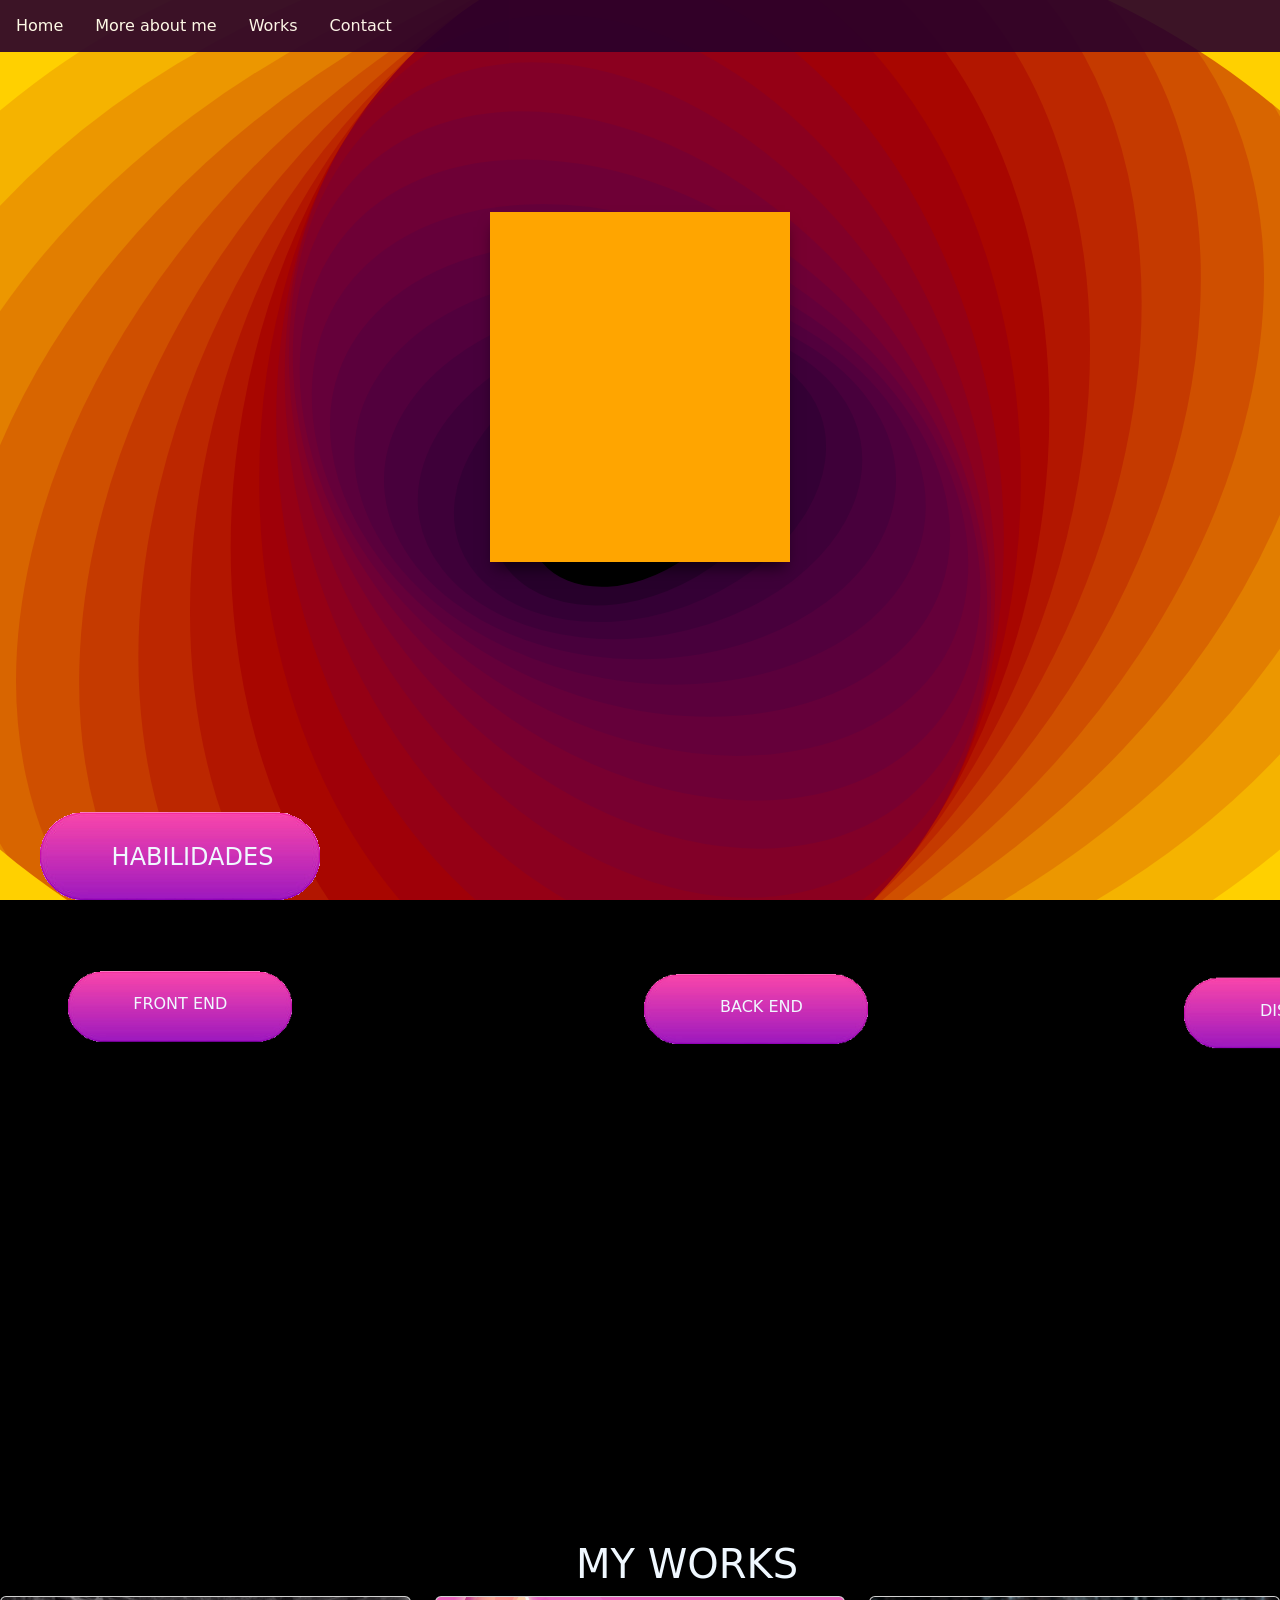
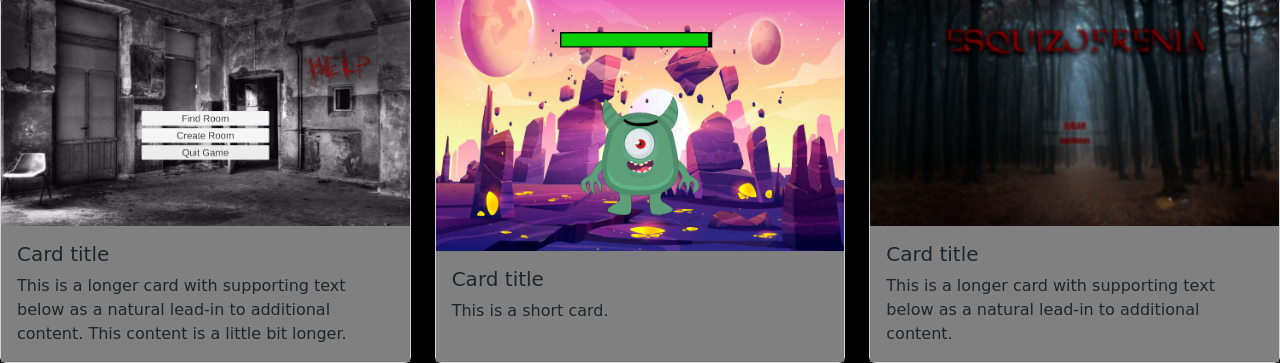
==== index.html @ 84cbded6 "Rename porta.html to index.html" ====
<!DOCTYPE html>
<html lang="en">
    <link href="https://cdn.jsdelivr.net/npm/bootstrap@5.1.3/dist/css/bootstrap.min.css" rel="stylesheet" integrity="sha384-1BmE4kWBq78iYhFldvKuhfTAU6auU8tT94WrHftjDbrCEXSU1oBoqyl2QvZ6jIW3" crossorigin="anonymous">
    <!--ponemos script de la pagina-->
    <script src="script.js"></script>
    <link rel="stylesheet" href="style.css">
    <script src="https://cdn.jsdelivr.net/npm/bootstrap@5.1.3/dist/js/bootstrap.bundle.min.js" integrity="sha384-ka7Sk0Gln4gmtz2MlQnikT1wXgYsOg+OMhuP+IlRH9sENBO0LRn5q+8nbTov4+1p" crossorigin="anonymous"></script>
<body>
    <ul id="menu">
        <li><a href="index.html">Home</a></li>
        <li><a href="#Me">More about me</a></li>
        <li><a href="#Works">Works</a></li>
        <li><a href="contact.html">Contact</a></li>
    </ul>
    <div id="Me">
        <div class="tarjeta-wrap">
            <div class="tarjeta">
               <div class="adelante card1"></div>
               <div class="atras">
                <h1>Hello, I'm <span>Matias</span>.</h1>
                <p>I'm a web developer and a Game Developer.</p>
                <p>I'm a student of the <span>
                    Institute Iacc</span>.</p>
               </div> 
            </div>
        </div>
    </div>
    <section>
      <div class="Habi">
        <img id="HabiImg" src="img/cobverText.png" alt="">
        <div id="HabiText">HABILIDADES</div>
      </div>
      <div class="Front">
        <img id="FrontImg" src="img/cobverText.png" alt="">
        <div id="FrontText">FRONT END</div>
      </div>
      <img id="FrontLogo" src="https://upload.wikimedia.org/wikipedia/commons/thumb/6/61/HTML5_logo_and_wordmark.svg/2048px-HTML5_logo_and_wordmark.svg.png" alt="">
      <div class="Back">
        <img id="BackImg" src="img/cobverText.png" alt="">
        <div id="BackText">BACK END</div>
      </div>
      <div class="Desi">
        <img id="DesiImg" src="img/cobverText.png" alt="">
        <div id="DesiText">DISEÑO</div>
      </div>
    </section>
    <section id="Works">
        <h1 id="Works-text">MY WORKS</h1>
        <div id="Works-container">
            <div class="row row-cols-1 row-cols-md-3 g-4">
                <div class="col">
                  <div class="card h-100">
                    <img src="img/asylum.png" class="card-img-top" alt="...">
                    <div class="card-body">
                      <h5 class="card-title">Card title</h5>
                      <p class="card-text">This is a longer card with supporting text below as a natural lead-in to additional content. This content is a little bit longer.</p>
                    </div>
                  </div>
                </div>
                <div class="col">
                  <div class="card h-100">
                    <img src="img/clicker.png" class="card-img-top" alt="...">
                    <div class="card-body">
                      <h5 class="card-title">Card title</h5>
                      <p class="card-text">This is a short card.</p>
                    </div>
                  </div>
                </div>
                <div class="col">
                  <div class="card h-100">
                    <img src="img/ezqui.png" class="card-img-top" alt="...">
                    <div class="card-body">
                      <h5 class="card-title">Card title</h5>
                      <p class="card-text">This is a longer card with supporting text below as a natural lead-in to additional content.</p>
                    </div>
                  </div>
                </div>
                </div>
            </div>
        </div>
            
    </section>    
            
</body>
</html>
---- style.css ----
*{
    margin: 0;
    padding: 0;
    box-sizing: border-box;
    
}
body{
    background-color: #000000;
background-image: url("data:image/svg+xml,%3Csvg xmlns='http://www.w3.org/2000/svg' viewBox='0 0 2000 1500'%3E%3Cdefs%3E%3Cellipse fill='none' stroke-width='200' id='a' rx='600' ry='450'/%3E%3C/defs%3E%3Cg style='transform-origin:center'%3E%3Cg transform='' style='transform-origin:center'%3E%3Cg transform='rotate(-160 0 0)' style='transform-origin:center'%3E%3Cg transform='translate(1000 750)'%3E%3Cuse stroke='%2327002B' href='%23a' transform='rotate(-60 0 0) scale(0.4)'/%3E%3Cuse stroke='%23340035' href='%23a' transform='rotate(-50 0 0) scale(0.5)'/%3E%3Cuse stroke='%233e0039' href='%23a' transform='rotate(-40 0 0) scale(0.6)'/%3E%3Cuse stroke='%2348003c' href='%23a' transform='rotate(-30 0 0) scale(0.7)'/%3E%3Cuse stroke='%2352003d' href='%23a' transform='rotate(-20 0 0) scale(0.8)'/%3E%3Cuse stroke='%235b003c' href='%23a' transform='rotate(-10 0 0) scale(0.9)'/%3E%3Cuse stroke='%2365003a' href='%23a' transform=''/%3E%3Cuse stroke='%236e0036' href='%23a' transform='rotate(10 0 0) scale(1.1)'/%3E%3Cuse stroke='%23780030' href='%23a' transform='rotate(20 0 0) scale(1.2)'/%3E%3Cuse stroke='%23820028' href='%23a' transform='rotate(30 0 0) scale(1.3)'/%3E%3Cuse stroke='%238b001f' href='%23a' transform='rotate(40 0 0) scale(1.4)'/%3E%3Cuse stroke='%23950015' href='%23a' transform='rotate(50 0 0) scale(1.5)'/%3E%3Cuse stroke='%239f0008' href='%23a' transform='rotate(60 0 0) scale(1.6)'/%3E%3Cuse stroke='%23a80600' href='%23a' transform='rotate(70 0 0) scale(1.7)'/%3E%3Cuse stroke='%23b21600' href='%23a' transform='rotate(80 0 0) scale(1.8)'/%3E%3Cuse stroke='%23bc2700' href='%23a' transform='rotate(90 0 0) scale(1.9)'/%3E%3Cuse stroke='%23c53a00' href='%23a' transform='rotate(100 0 0) scale(2)'/%3E%3Cuse stroke='%23cf4f00' href='%23a' transform='rotate(110 0 0) scale(2.1)'/%3E%3Cuse stroke='%23d86500' href='%23a' transform='rotate(120 0 0) scale(2.2)'/%3E%3Cuse stroke='%23e27e00' href='%23a' transform='rotate(130 0 0) scale(2.3)'/%3E%3Cuse stroke='%23ec9700' href='%23a' transform='rotate(140 0 0) scale(2.4)'/%3E%3Cuse stroke='%23f5b300' href='%23a' transform='rotate(150 0 0) scale(2.5)'/%3E%3Cuse stroke='%23FFD000' href='%23a' transform='rotate(160 0 0) scale(2.6)'/%3E%3C/g%3E%3C/g%3E%3C/g%3E%3C/g%3E%3C/svg%3E");
background-attachment: fixed;
background-size: cover;
}
section{
    margin-top: 200px;
}
ul {
    list-style-type: none;
    margin: 0;
    padding: 0;
    overflow: hidden;
    background-color: #27002B;
    opacity: 0.9;
  }
  
li {
    float: left;
  }
  
li a {
    display: block;
    color: white;
    text-align: center;
    padding: 14px 16px;
    text-decoration: none;
  }
  
li a:hover {
    background-color: #111;
  }
#Me{
    align-items: center;
    justify-content: center;
    display: grid;
    margin-top: 150px;
}
#Works-text{
    margin-left: 45%;
    color: aliceblue;
}

.wrap{
    width: 100px;
    margin: 50px auto;
    display: flex;
    justify-content: center;
    

}

.tarjeta-wrap{
    margin: 10px;
    -webkit-perspective: 800;
    perspective: 800;
    
}

.tarjeta{
    width: 300px;
    height: 350px;
    background: orange;
    position: relative;
    transform-style:preserve-3d;
    transition: .7s ease;
    -webkit-box-shadow: 0px 10px 15px -5px rgba(0,0,0,0.65);
    -moz-box-shadow: 0px 10px 15px -5px rgba(0,0,0,0.65);
    box-shadow: 0px 10px 15px -5px rgba(0,0,0,0.65);
  

}

.adelante, .atras{
    width: 100%;
    height: 100%;
    position: absolute;
    top: 0;
    left: 0;
    backface-visibility: hidden;
    -webkit-backface-visibility: hidden;
}
.adelante{
    width: 100%;
}

.atras{
    transform: rotateY(180deg);
    color: white;
    text-align: center;
    font-family: "open sans";
}

.tarjeta-wrap:hover .tarjeta{
    transform: rotateY(180deg);
    
}
.card1{
    background-image: url(https://cdn-icons-png.flaticon.com/512/1373/1373255.png);
    background-size: cover;
    background-position: center;
}
.card-body{
    background-color: grey;
}
.Habi{
    position: relative;
    display: inline-block;
    text-align: center;
}
#HabiText{
    position: absolute;
    top: 40%;
    left: 31%;
    font-size: 1.5em;
    color: aliceblue;
}
.Front{
    position: relative;
    display: table;
    text-align: center;
}
#FrontText{
    position: absolute;
    top: 40%;
    left: 37%;
    font-size: 1em;
    color: aliceblue;
}
#FrontImg{
    width: 80%;
    height: 80%;

}
.Back{
    position: relative;
    display: table;
    text-align: center;
    transform: translate(160%, -98%);
}
#BackText{
    position: absolute;
    top: 40%;
    left: 40%;
    font-size: 1em;
    color: aliceblue;
}
#BackImg{
    width: 80%;
    height: 80%;

}
.Desi{
    position: relative;
    display: table;
    text-align: center;
    transform: translate(310%, -195%);
}
#DesiText{
    position: absolute;
    top: 40%;
    left: 40%;
    font-size: 1em;
    color: aliceblue;
}
#DesiImg{
    width: 80%;
    height: 80%;

}
#FrontLogo{
    position: absolute;
    height: 30%;
    margin-left: 60px;
    margin-top: 30px;

}
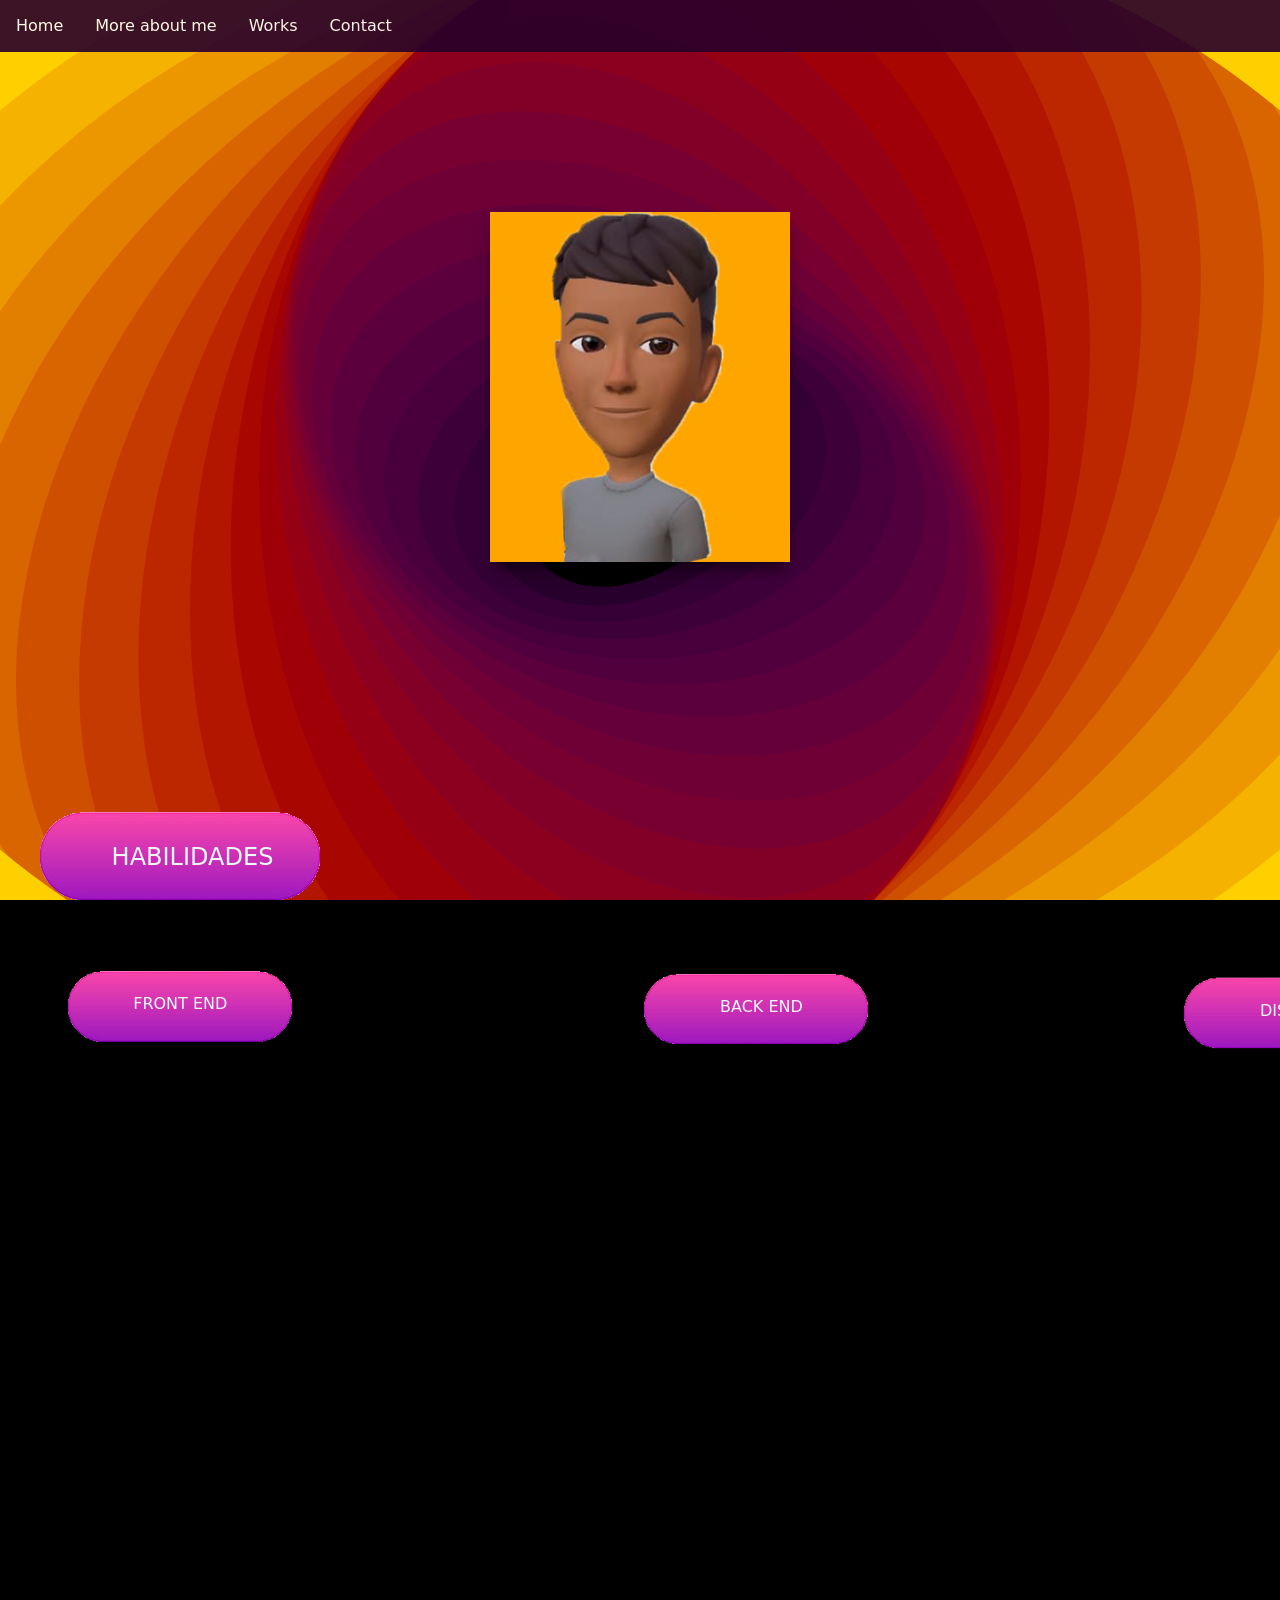
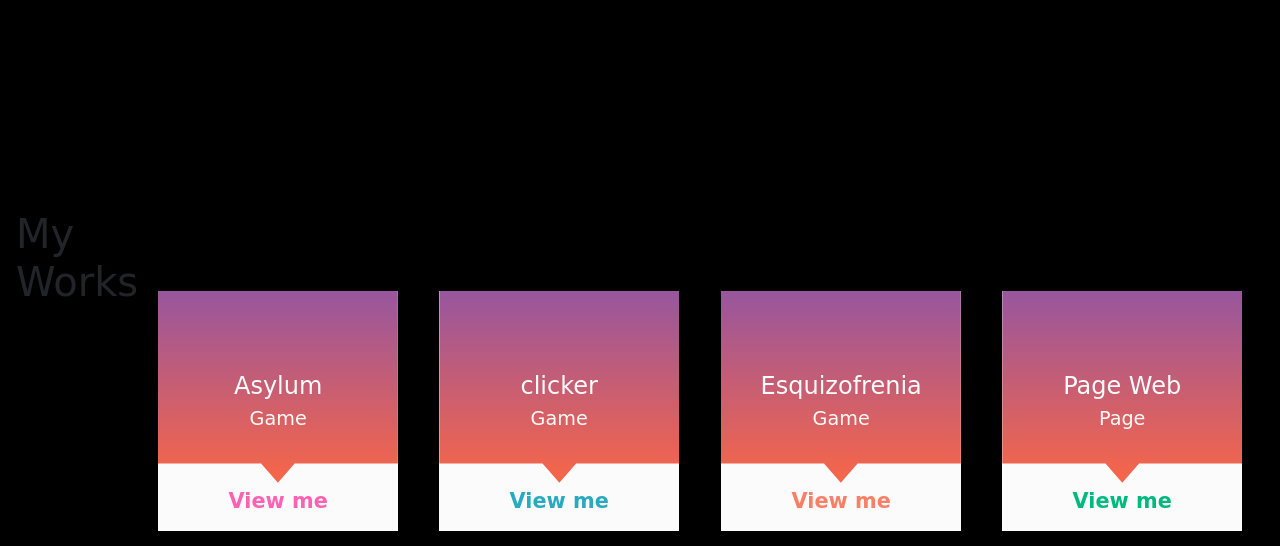
==== commit 43ad99da: "Rename porta.html to index.html" ====
--- a/index.html
+++ b/index.html
@@ -7,10 +7,10 @@
     <script src="https://cdn.jsdelivr.net/npm/bootstrap@5.1.3/dist/js/bootstrap.bundle.min.js" integrity="sha384-ka7Sk0Gln4gmtz2MlQnikT1wXgYsOg+OMhuP+IlRH9sENBO0LRn5q+8nbTov4+1p" crossorigin="anonymous"></script>
 <body>
     <ul id="menu">
-        <li><a href="index.html">Home</a></li>
+        <li><a href="##">Home</a></li>
         <li><a href="#Me">More about me</a></li>
         <li><a href="#Works">Works</a></li>
-        <li><a href="contact.html">Contact</a></li>
+        <li><a href="##">Contact</a></li>
     </ul>
     <div id="Me">
         <div class="tarjeta-wrap">
@@ -25,7 +25,7 @@
             </div>
         </div>
     </div>
-    <section>
+    <section id="Habili">
       <div class="Habi">
         <img id="HabiImg" src="img/cobverText.png" alt="">
         <div id="HabiText">HABILIDADES</div>
@@ -35,51 +35,220 @@
         <div id="FrontText">FRONT END</div>
       </div>
       <img id="FrontLogo" src="https://upload.wikimedia.org/wikipedia/commons/thumb/6/61/HTML5_logo_and_wordmark.svg/2048px-HTML5_logo_and_wordmark.svg.png" alt="">
+      <img id="FrontLogo1" src="https://cdn-icons-png.flaticon.com/512/5968/5968242.png" alt="">
       <div class="Back">
         <img id="BackImg" src="img/cobverText.png" alt="">
         <div id="BackText">BACK END</div>
       </div>
+      <img id="BackLogo" src="https://upload.wikimedia.org/wikipedia/commons/thumb/d/d4/Javascript-shield.svg/1200px-Javascript-shield.svg.png" alt="">
+      <img id="BackLogo2" src="https://upload.wikimedia.org/wikipedia/commons/thumb/0/0a/Python.svg/768px-Python.svg.png" alt="">      
       <div class="Desi">
         <img id="DesiImg" src="img/cobverText.png" alt="">
         <div id="DesiText">DISEÑO</div>
       </div>
+      <img id="DesiLogo" src="https://www.intecap.edu.gt/cti/media/jub/images/default/Photoshop_CC_icon.png" alt="">
     </section>
-    <section id="Works">
-        <h1 id="Works-text">MY WORKS</h1>
-        <div id="Works-container">
-            <div class="row row-cols-1 row-cols-md-3 g-4">
-                <div class="col">
-                  <div class="card h-100">
-                    <img src="img/asylum.png" class="card-img-top" alt="...">
-                    <div class="card-body">
-                      <h5 class="card-title">Card title</h5>
-                      <p class="card-text">This is a longer card with supporting text below as a natural lead-in to additional content. This content is a little bit longer.</p>
-                    </div>
-                  </div>
-                </div>
-                <div class="col">
-                  <div class="card h-100">
-                    <img src="img/clicker.png" class="card-img-top" alt="...">
-                    <div class="card-body">
-                      <h5 class="card-title">Card title</h5>
-                      <p class="card-text">This is a short card.</p>
-                    </div>
-                  </div>
-                </div>
-                <div class="col">
-                  <div class="card h-100">
-                    <img src="img/ezqui.png" class="card-img-top" alt="...">
-                    <div class="card-body">
-                      <h5 class="card-title">Card title</h5>
-                      <p class="card-text">This is a longer card with supporting text below as a natural lead-in to additional content.</p>
-                    </div>
-                  </div>
-                </div>
-                </div>
-            </div>
-        </div>
-            
-    </section>    
+    
+      <section class="card-area">
+        <h1 id="MyWorks" >My Works</h1>
+        
+
+        <!-- Card: City -->
+        <section class="card-section">
+            <div class="card">
+                <div class="flip-card">
+                    <div class="flip-card__container">
+                        <div class="card-front">
+                            <div class="card-front__tp card-front__tp--city">
+                                <svg version="1.1" id="Layer_1" xmlns="http://www.w3.org/2000/svg" xmlns:xlink="http://www.w3.org/1999/xlink" x="0px" y="0px"
+                                viewBox="0 0 60 60" style="enable-background:new 0 0 60 60;" xml:space="preserve" class="card-front__icon">
+                           <g>
+                               
+                           </g>
+                           </svg>
+
+                           <h2 class="card-front__heading">
+                            Asylum
+                        </h2>
+                        <p class="card-front__text-price">
+                            Game
+                        </p>
+                            </div>
+
+                            <div class="card-front__bt">
+                                <p class="card-front__text-view card-front__text-view--city">
+                                    View me
+                                </p>
+                            </div>
+                        </div>
+                        <div class="card-back">
+                            <video class="video__container" autoplay muted loop>
+                                <source class="video__media" src="img/Trailer De Mi Juego.mp4" type="video/mp4">
+                            </video>
+                        </div>
+                    </div>
+                </div>
+
+                <div class="inside-page">
+                    <div class="inside-page__container">
+                        <h3 class="inside-page__heading inside-page__heading--city">
+                            Game Develop
+                        </h3>
+                        <p class="inside-page__text">
+                           Game With Unity
+                        </p>
+                        <a href="#" class="inside-page__btn inside-page__btn--city">View deals</a>
+                    </div>
+                </div>
+            </div>
+        </section>
+
+        <!-- Card: Ski -->
+        <section class="card-section">
+            <div class="card">
+                <div class="flip-card">
+                    <div class="flip-card__container">
+                        <div class="card-front">
+                            <div class="card-front__tp card-front__tp--ski">
+                                <svg version="1.1" id="Layer_1" xmlns="http://www.w3.org/2000/svg" xmlns:xlink="http://www.w3.org/1999/xlink" x="0px" y="0px"
+                                viewBox="0 0 60 60" style="enable-background:new 0 0 60 60;" xml:space="preserve" class="card-front__icon">
+                           <g>
+                               
+                           </g>
+                           </svg>
+                                           <h2 class="card-front__heading">
+                                              clicker
+                                           </h2>
+                                           <p class="card-front__text-price">
+                                               Game
+                                           </p>
+                            </div>
+
+                            <div class="card-front__bt">
+                                <p class="card-front__text-view card-front__text-view--ski">
+                                    View me
+                                </p>
+                            </div>
+                        </div>
+
+                        <div class="card-back">
+                            <video class="video__container" autoplay muted loop>
+                                <source class="video__media" src="##" type="video/mp4">
+                            </video>
+                        </div>
+                    </div>
+                </div>
+
+                <div class="inside-page">
+                    <div class="inside-page__container">
+                        <h3 class="inside-page__heading inside-page__heading--ski">
+                            Game of clicker
+                        </h3>
+                        <p class="inside-page__text">
+                           Game With Unity
+                        </p>
+                        <a href="#" class="inside-page__btn inside-page__btn--ski">View deals</a>
+                    </div>
+                </div>
+            </div>
+        </section>
+
+        <!-- Card: Beach -->
+        <section class="card-section">
+            <div class="card">
+                <div class="flip-card">
+                    <div class="flip-card__container">
+                        <div class="card-front">
+                            <div class="card-front__tp card-front__tp--beach">
+                                <svg version="1.1" id="Layer_1" xmlns="http://www.w3.org/2000/svg" xmlns:xlink="http://www.w3.org/1999/xlink" x="0px" y="0px"
+                                viewBox="0 0 60 60" style="enable-background:new 0 0 60 60;" xml:space="preserve" class="card-front__icon">
+                           
+                           </svg>
+                           
+                                           <h2 class="card-front__heading">
+                                               Esquizofrenia
+                                           </h2>
+                                           <p class="card-front__text-price">
+                                               Game
+                                           </p>
+                            </div>
+
+                            <div class="card-front__bt">
+                                <p class="card-front__text-view card-front__text-view--beach">
+                                    View me
+                                </p>
+                            </div>
+                        </div>
+                        <div class="card-back">
+                            <video class="video__container" autoplay muted loop>
+                                <source class="video__media" src="##" type="video/mp4">
+                            </video>
+                        </div>
+                    </div>
+                </div>
+
+                <div class="inside-page">
+                    <div class="inside-page__container">
+                        <h3 class="inside-page__heading inside-page__heading--beach">
+                            Game
+                        </h3>
+                        <p class="inside-page__text">
+                           GAME With Unity!
+                        </p>
+                        <a href="#" class="inside-page__btn inside-page__btn--beach">View deals</a>
+                    </div>
+                </div>
+            </div>
+        </section>
+
+        <!-- Card: Camping -->
+        <section class="card-section">
+            <div class="card">
+                <div class="flip-card">
+                    <div class="flip-card__container">
+                        <div class="card-front">
+                            <div class="card-front__tp card-front__tp--camping">
+                                <svg version="1.1" id="Layer_1" xmlns="http://www.w3.org/2000/svg" xmlns:xlink="http://www.w3.org/1999/xlink" x="0px" y="0px"
+                                viewBox="0 0 60 60" style="enable-background:new 0 0 60 60;" xml:space="preserve" class="card-front__icon">
+                           <
+                           </svg>
+                                           <h2 class="card-front__heading">
+                                               Page Web
+                                           </h2>
+                                           <p class="card-front__text-price">
+                                               Page
+                                           </p>
+                            </div>
+
+                            <div class="card-front__bt">
+                                <p class="card-front__text-view card-front__text-view--camping">
+                                    View me
+                                </p>
+                            </div>
+                        </div>
+                        <div class="card-back">
+                            <video class="video__container" autoplay muted loop>
+                                <source class="video__media" src="##" type="video/mp4">
+                            </video>
+                        </div>
+                    </div>
+                </div>
+
+                <div class="inside-page">
+                    <div class="inside-page__container">
+                        <h3 class="inside-page__heading inside-page__heading--camping">
+                            Page
+                        </h3>
+                        <p class="inside-page__text">
+                           
+                        </p>
+                        <a href="#" class="inside-page__btn inside-page__btn--camping">View deals</a>
+                    </div>
+                </div>
+            </div>
+        </section>
+    </section>
+     </section>
             
 </body>
 </html>
--- a/style.css
+++ b/style.css
@@ -43,6 +43,9 @@
     display: grid;
     margin-top: 150px;
 }
+#Works{
+    margin-top: 400px;
+}
 #Works-text{
     margin-left: 45%;
     color: aliceblue;
@@ -103,13 +106,14 @@
     
 }
 .card1{
-    background-image: url(https://cdn-icons-png.flaticon.com/512/1373/1373255.png);
+    background-image: url(img/perfil.png);
     background-size: cover;
     background-position: center;
 }
 .card-body{
     background-color: grey;
 }
+
 .Habi{
     position: relative;
     display: inline-block;
@@ -181,4 +185,382 @@
     margin-left: 60px;
     margin-top: 30px;
 
-}+}
+#FrontLogo1{
+    position: absolute;
+    height: 30%;
+    transform: translate(27%, 130%);
+}
+#BackLogo{
+    position: absolute;
+    height: 30%;
+    transform: translate(436%, -47%);
+}
+#BackLogo2{
+    position: absolute;
+    height: 30%;
+    transform: translate(298%, 75%);
+}
+#DesiLogo{
+    position: absolute;
+    height: 25%;
+    transform: translate(654%, -108%);
+}
+
+/* Main heading for card's front cover */
+.card-front__heading {
+    font-size: 1.5rem;
+    margin-top: .25rem;
+  }
+  
+  /* Main heading for inside page */
+  .inside-page__heading { 
+    padding-bottom: 1rem; 
+    width: 100%;
+  }
+  
+  /* Mixed */
+  
+  /* For both inside page's main heading and 'view me' text on card front cover */
+  .inside-page__heading,
+  .card-front__text-view {
+    font-size: 1.3rem;
+    font-weight: 800;
+    margin-top: .2rem;
+  }
+  
+  .inside-page__heading--city,
+  .card-front__text-view--city { color: #ff62b2; }
+  
+  .inside-page__heading--ski,
+  .card-front__text-view--ski { color: #2aaac1; }
+  
+  .inside-page__heading--beach,
+  .card-front__text-view--beach { color: #fa7f67; }
+  
+  .inside-page__heading--camping,
+  .card-front__text-view--camping { color: #00b97c; }
+  
+  /* Front cover */
+  
+  .card-front__tp { color: #fafbfa; }
+  
+  /* For pricing text on card front cover */
+  .card-front__text-price {
+    font-size: 1.2rem;
+    margin-top: -.2rem;
+  }
+  
+  /* Back cover */
+  
+  /* For inside page's body text */
+  .inside-page__text {
+    color: #333;
+  }
+  
+  /* Icons ===========================================*/
+  
+  .card-front__icon {
+    fill: #fafbfa;
+    font-size: 3vw;
+    height: 3.25rem;
+    margin-top: -.5rem;
+    width: 3.25rem;
+  }
+  
+  /* Buttons =================================================*/
+  
+  .inside-page__btn {
+    background-color: transparent;
+    border: 3px solid;
+    border-radius: .5rem;
+    font-size: 1.2rem;
+    font-weight: 600;
+    margin-top: 2rem;
+    overflow: hidden;
+    padding: .7rem .75rem;
+    position: relative;
+    text-decoration: none;
+    transition: all .3s ease;
+    width: 90%;
+    z-index: 10;
+  }
+  
+  .inside-page__btn::before { 
+    content: "";
+    height: 100%;
+    left: 0;
+    position: absolute;
+    top: 0;
+    transform: scaleY(0);
+    transition: all .3s ease;
+    width: 100%;
+    z-index: -1;
+  }
+  
+  .inside-page__btn--city { 
+    border-color: #ff40a1;
+    color: #ff40a1;
+  }
+  
+  .inside-page__btn--city::before { 
+    background-color: #ff40a1;
+  }
+  
+  .inside-page__btn--ski { 
+    border-color: #279eb2;
+    color: #279eb2;
+  }
+  
+  .inside-page__btn--ski::before { 
+    background-color: #279eb2;
+  }
+  
+  .inside-page__btn--beach { 
+    border-color: #fa7f67;
+    color: #fa7f67;
+  }
+  
+  .inside-page__btn--beach::before { 
+    background-color: #fa7f67;
+  }
+  
+  .inside-page__btn--camping { 
+    border-color: #00b97d;
+    color: #00b97d;
+  }
+  
+  .inside-page__btn--camping::before { 
+    background-color: #00b97d;
+  }
+  
+  .inside-page__btn:hover { 
+    color: #fafbfa;
+  }
+  
+  .inside-page__btn:hover::before { 
+    transform: scaleY(1);
+  }
+  
+  /* Layout Structure=========================================*/
+  
+  .main {
+    background: linear-gradient(
+      to bottom right,
+      #eee8dd,
+      #e3d9c6
+    );
+    display: flex;
+    flex-direction: column;
+    justify-content: center;
+    height: 100vh;
+    width: 100%;
+  }
+  
+  /* Container to hold all cards in one place */
+  .card-area {
+    align-items: center;
+    display: flex;
+    flex-wrap: nowrap;
+    height: 100%;
+    justify-content: space-evenly;
+    padding: 1rem;
+    padding-top: 150px;
+  }
+  
+  /* Card ============================================*/
+  
+  /* Area to hold an individual card */
+  .card-section {
+    align-items: center;
+    display: flex;
+    height: 100%;
+    justify-content: center;
+    width: 100%;
+  }
+  
+  /* A container to hold the flip card and the inside page */
+  .card {
+    background-color: rgba(0,0,0, .05);
+    box-shadow: -.1rem 1.7rem 6.6rem -3.2rem rgba(0,0,0,0.5);
+    height: 15rem;
+    position: relative;
+    transition: all 1s ease;
+    width: 15rem;
+  }
+  
+  /* Flip card - covering both the front and inside front page */
+  
+  /* An outer container to hold the flip card. This excludes the inside page */
+  .flip-card {
+    height: 15rem;
+    perspective: 100rem;
+    position: absolute;
+    right: 0;
+    transition: all 1s ease;
+    visibility: hidden;
+    width: 15rem;
+    z-index: 100;
+  }
+  
+  /* The outer container's visibility is set to hidden. This is to make everything within the container NOT set to hidden  */
+  /* This is done so content in the inside page can be selected */
+  .flip-card > * {
+    visibility: visible;
+  }
+  
+  /* An inner container to hold the flip card. This excludes the inside page */
+  .flip-card__container {
+    height: 100%;
+    position: absolute;
+    right: 0;
+    transform-origin: left;
+    transform-style: preserve-3d;
+    transition: all 1s ease;
+    width: 100%;
+  }
+  
+  .card-front,
+  .card-back {
+    backface-visibility: hidden;
+    height: 100%;
+    left: 0;
+    position: absolute;
+    top: 0;
+    width: 100%;
+  }
+  
+  /* Styling for the front side of the flip card */
+  
+  /* container for the front side */
+  .card-front {
+    background-color: #fafbfa;
+    height: 15rem;
+    width: 15rem;
+  }
+  
+  /* Front side's top section */
+  .card-front__tp {
+    align-items: center;
+    clip-path: polygon(0 0, 100% 0, 100% 90%, 57% 90%, 50% 100%, 43% 90%, 0 90%);
+    display: flex;
+    flex-direction: column;
+    height: 12rem;
+    justify-content: center;
+    padding: .75rem;
+  }
+  
+  .card-front__tp--city {
+    background: linear-gradient(
+      to bottom,
+      #97569e,
+      #f86647
+    );
+  }
+  
+  .card-front__tp--ski {
+    background: linear-gradient(
+      to bottom,
+      #97569e,
+      #f86647
+    );
+  }
+  
+  .card-front__tp--beach {
+    background: linear-gradient(
+      to bottom,
+      #97569e,
+      #f86647
+    );
+  }
+  
+  .card-front__tp--camping {
+    background: linear-gradient(
+      to bottom,
+      #97569e,
+      #f86647
+    );
+  }
+  
+  /* Front card's bottom section */
+  .card-front__bt {
+    align-items: center;
+    display: flex;
+    justify-content: center;
+  }
+  
+  /* Styling for the back side of the flip card */
+  
+  .card-back {
+    background-color: #fafbfa;
+    transform: rotateY(180deg);
+  }
+  
+  /* Specifically targeting the <video> element */
+  .video__container {
+    clip-path: polygon(0% 0%, 100% 0%, 90% 50%, 100% 100%, 0% 100%);
+    height: auto;
+    min-height: 100%;
+    object-fit: cover;
+    width: 100%;
+  }
+  
+  /* Inside page */
+  
+  .inside-page {
+    background-color: #fafbfa;
+    box-shadow: inset 20rem 0px 5rem -2.5rem rgba(0,0,0,0.25);
+    height: 100%;
+    padding: 1rem;
+    position: absolute;
+    right: 0;
+    transition: all 1s ease;
+    width: 15rem;
+    z-index: 1;
+  }
+  
+  .inside-page__container {
+    align-items: center;
+    display: flex;
+    flex-direction: column;
+    height: 100%;
+    text-align: center; 
+    width: 100%;
+  }
+  
+  /* Functionality ====================================*/
+  
+  /* This is to keep the card centered (within its container) when opened */
+  .card:hover {
+    box-shadow:
+    -.1rem 1.7rem 6.6rem -3.2rem rgba(0,0,0,0.75);
+    width: 30rem;
+  }
+  
+  /* When the card is hovered, the flip card container will rotate */
+  .card:hover .flip-card__container {
+    transform: rotateY(-180deg);
+  }
+  
+  /* When the card is hovered, the shadow on the inside page will shrink to the left */
+  .card:hover .inside-page {
+    box-shadow: inset 1rem 0px 5rem -2.5rem rgba(0,0,0,0.1);
+  }
+  
+  /* Footer ====================================*/
+  
+  .footer {
+    background-color: #333;
+     margin-top: 3rem;
+    padding: 1rem 0;
+    width: 100%;
+  }
+  
+  .footer-text {
+    color: #fff;
+    font-size: 1.2rem;
+    text-align: center;
+  }
+#MyWorks{
+      transform: translate(0, -50%);
+  }
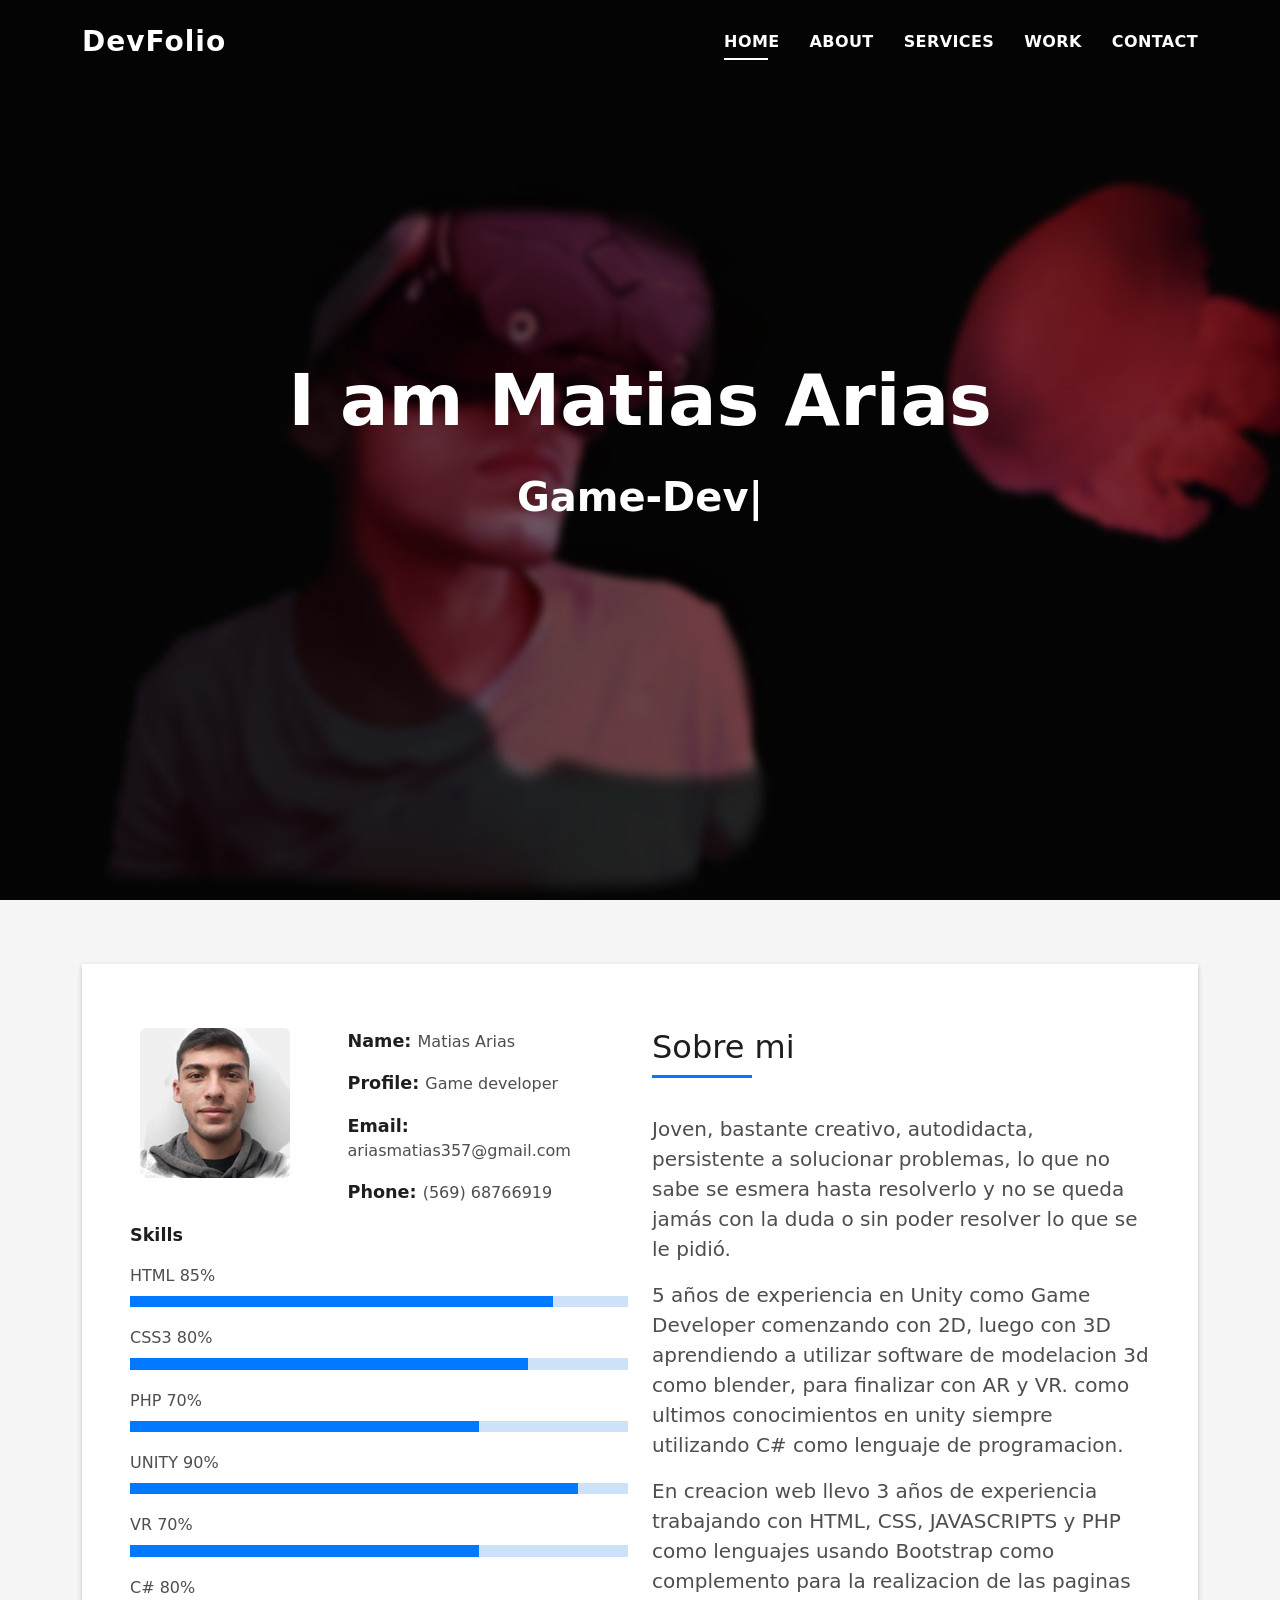
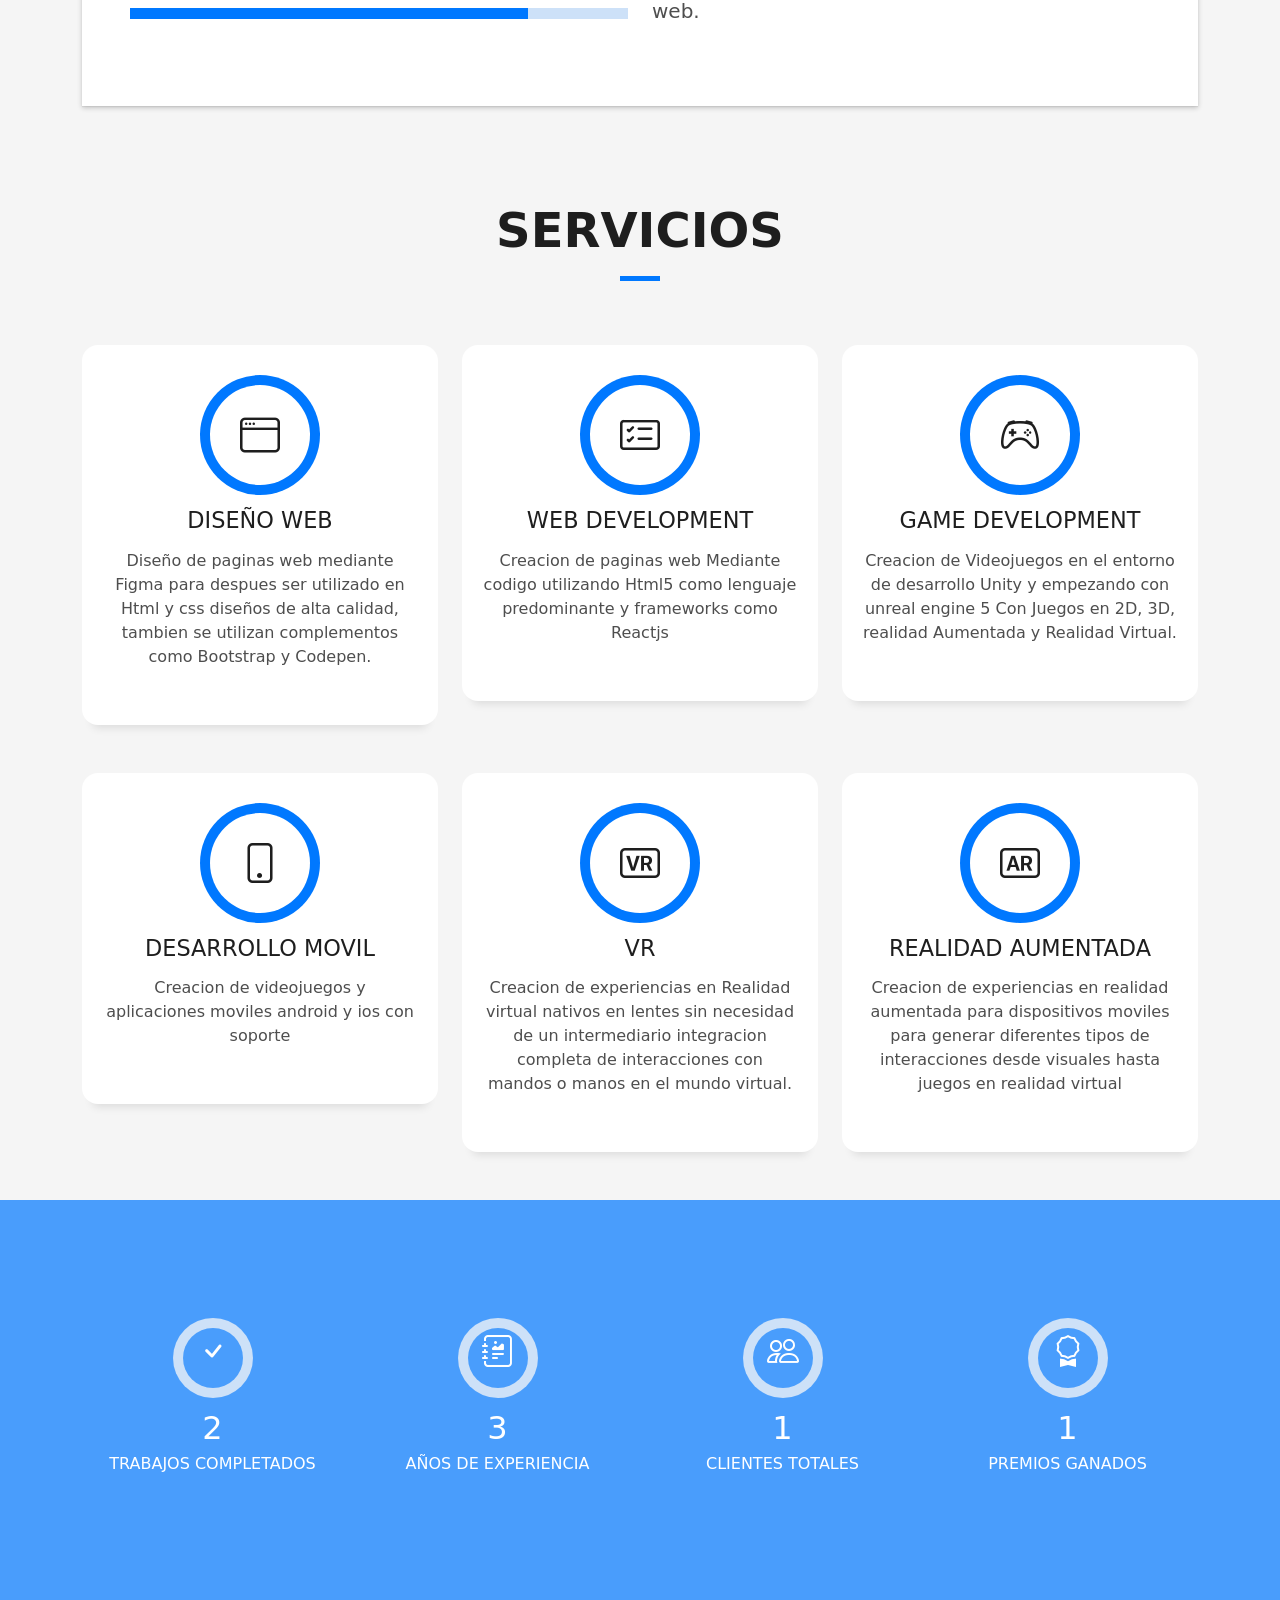
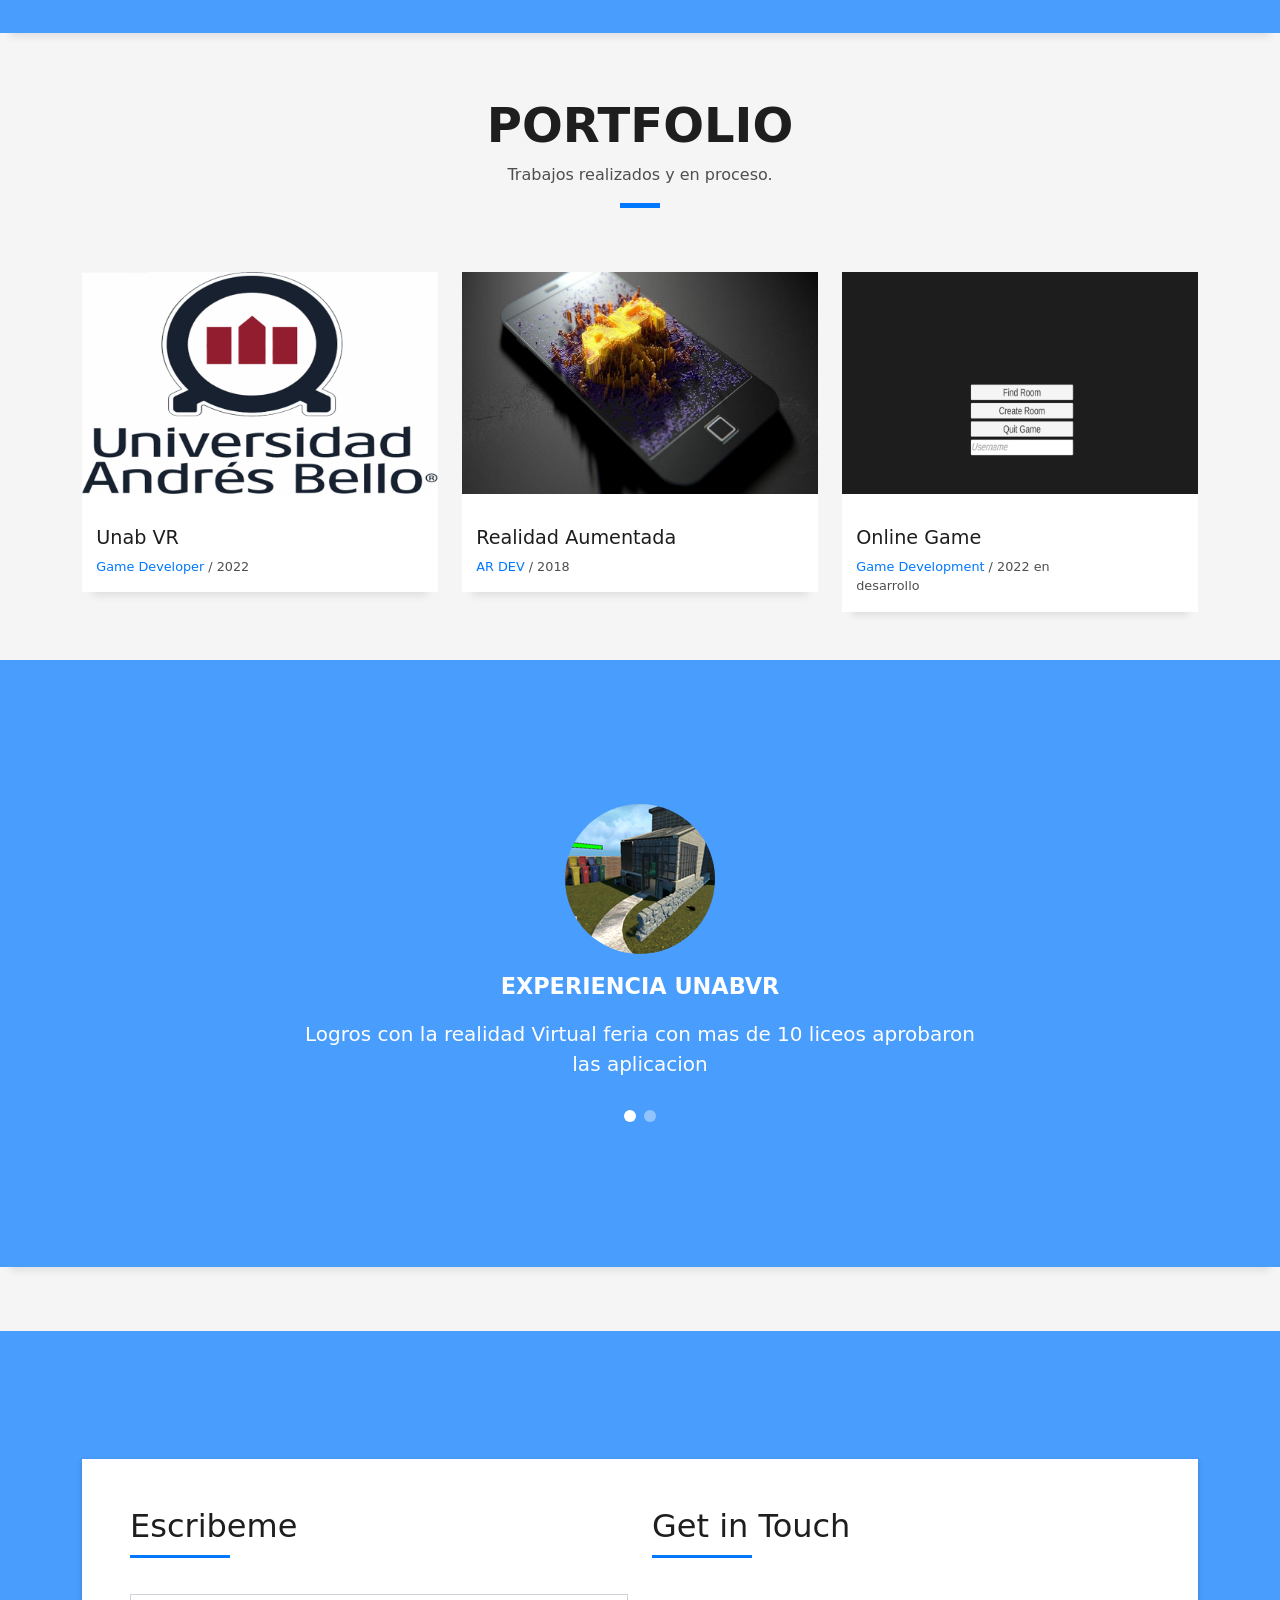
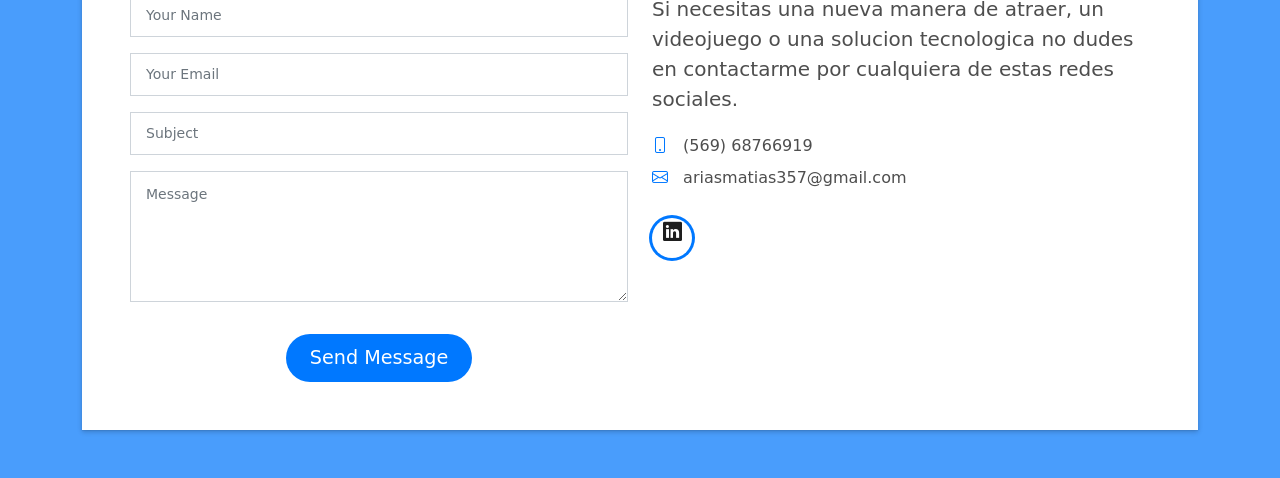
==== commit 82b43caa: "primer Commit" ====
--- a/index.html
+++ b/index.html
@@ -1,254 +1,550 @@
 <!DOCTYPE html>
 <html lang="en">
-    <link href="https://cdn.jsdelivr.net/npm/bootstrap@5.1.3/dist/css/bootstrap.min.css" rel="stylesheet" integrity="sha384-1BmE4kWBq78iYhFldvKuhfTAU6auU8tT94WrHftjDbrCEXSU1oBoqyl2QvZ6jIW3" crossorigin="anonymous">
-    <!--ponemos script de la pagina-->
-    <script src="script.js"></script>
-    <link rel="stylesheet" href="style.css">
-    <script src="https://cdn.jsdelivr.net/npm/bootstrap@5.1.3/dist/js/bootstrap.bundle.min.js" integrity="sha384-ka7Sk0Gln4gmtz2MlQnikT1wXgYsOg+OMhuP+IlRH9sENBO0LRn5q+8nbTov4+1p" crossorigin="anonymous"></script>
+
+<head>
+  <meta charset="utf-8">
+  <meta content="width=device-width, initial-scale=1.0" name="viewport">
+
+  <title>Matias Arias portafolio</title>
+  <meta content="" name="description">
+  <meta content="" name="keywords">
+
+  <!-- Favicons -->
+  <link href="assets/img/aumentada.png" rel="icon">
+  <link href="assets/img/" rel="apple-touch-icon">
+
+  <!-- Vendor CSS Files -->
+  <link href="assets/vendor/bootstrap/css/bootstrap.min.css" rel="stylesheet">
+  <link href="assets/vendor/bootstrap-icons/bootstrap-icons.css" rel="stylesheet">
+  <link href="assets/vendor/glightbox/css/glightbox.min.css" rel="stylesheet">
+  <link href="assets/vendor/swiper/swiper-bundle.min.css" rel="stylesheet">
+
+  <!-- Template Main CSS File -->
+  <link href="assets/css/style.css" rel="stylesheet">
+
+
+</head>
+
 <body>
-    <ul id="menu">
-        <li><a href="##">Home</a></li>
-        <li><a href="#Me">More about me</a></li>
-        <li><a href="#Works">Works</a></li>
-        <li><a href="##">Contact</a></li>
-    </ul>
-    <div id="Me">
-        <div class="tarjeta-wrap">
-            <div class="tarjeta">
-               <div class="adelante card1"></div>
-               <div class="atras">
-                <h1>Hello, I'm <span>Matias</span>.</h1>
-                <p>I'm a web developer and a Game Developer.</p>
-                <p>I'm a student of the <span>
-                    Institute Iacc</span>.</p>
-               </div> 
-            </div>
-        </div>
+
+  <!-- ======= Header ======= -->
+  <header id="header" class="fixed-top">
+    <div class="container d-flex align-items-center justify-content-between">
+
+      <h1 class="logo"><a href="index.html">DevFolio</a></h1>
+      <!-- Uncomment below if you prefer to use an image logo -->
+      <!-- <a href="index.html" class="logo"><img src="assets/img/logo.png" alt="" class="img-fluid"></a>-->
+
+      <nav id="navbar" class="navbar">
+        <ul>
+          <li><a class="nav-link scrollto active" href="#hero">Home</a></li>
+          <li><a class="nav-link scrollto" href="#about">About</a></li>
+          <li><a class="nav-link scrollto" href="#services">Services</a></li>
+          <li><a class="nav-link scrollto " href="#work">Work</a></li>
+          <li><a class="nav-link scrollto" href="#contact">Contact</a></li>
+        </ul>
+        <i class="bi bi-list mobile-nav-toggle"></i>
+      </nav><!-- .navbar -->
+
     </div>
-    <section id="Habili">
-      <div class="Habi">
-        <img id="HabiImg" src="img/cobverText.png" alt="">
-        <div id="HabiText">HABILIDADES</div>
-      </div>
-      <div class="Front">
-        <img id="FrontImg" src="img/cobverText.png" alt="">
-        <div id="FrontText">FRONT END</div>
-      </div>
-      <img id="FrontLogo" src="https://upload.wikimedia.org/wikipedia/commons/thumb/6/61/HTML5_logo_and_wordmark.svg/2048px-HTML5_logo_and_wordmark.svg.png" alt="">
-      <img id="FrontLogo1" src="https://cdn-icons-png.flaticon.com/512/5968/5968242.png" alt="">
-      <div class="Back">
-        <img id="BackImg" src="img/cobverText.png" alt="">
-        <div id="BackText">BACK END</div>
-      </div>
-      <img id="BackLogo" src="https://upload.wikimedia.org/wikipedia/commons/thumb/d/d4/Javascript-shield.svg/1200px-Javascript-shield.svg.png" alt="">
-      <img id="BackLogo2" src="https://upload.wikimedia.org/wikipedia/commons/thumb/0/0a/Python.svg/768px-Python.svg.png" alt="">      
-      <div class="Desi">
-        <img id="DesiImg" src="img/cobverText.png" alt="">
-        <div id="DesiText">DISEÑO</div>
-      </div>
-      <img id="DesiLogo" src="https://www.intecap.edu.gt/cti/media/jub/images/default/Photoshop_CC_icon.png" alt="">
-    </section>
-    
-      <section class="card-area">
-        <h1 id="MyWorks" >My Works</h1>
-        
-
-        <!-- Card: City -->
-        <section class="card-section">
-            <div class="card">
-                <div class="flip-card">
-                    <div class="flip-card__container">
-                        <div class="card-front">
-                            <div class="card-front__tp card-front__tp--city">
-                                <svg version="1.1" id="Layer_1" xmlns="http://www.w3.org/2000/svg" xmlns:xlink="http://www.w3.org/1999/xlink" x="0px" y="0px"
-                                viewBox="0 0 60 60" style="enable-background:new 0 0 60 60;" xml:space="preserve" class="card-front__icon">
-                           <g>
-                               
-                           </g>
-                           </svg>
-
-                           <h2 class="card-front__heading">
-                            Asylum
-                        </h2>
-                        <p class="card-front__text-price">
-                            Game
-                        </p>
+  </header><!-- End Header -->
+
+  <!-- ======= Hero Section ======= -->
+  <div id="hero" class="hero route bg-image" style="background-image: url(assets/img/Fondo.jpg)">
+    <div class="overlay-itro"></div>
+    <div class="hero-content display-table">
+      <div class="table-cell">
+        <div class="container">
+          <!--<p class="display-6 color-d">Hello, world!</p>-->
+          <h1 class="hero-title mb-4">I am Matias Arias</h1>
+          <p class="hero-subtitle"><span class="typed" data-typed-items="Game-Dev, Freelancer, Web-Desing, VR-Dev"></span></p>
+          <!-- <p class="pt-3"><a class="btn btn-primary btn js-scroll px-4" href="#about" role="button">Learn More</a></p> -->
+        </div>
+      </div>
+    </div>
+  </div><!-- End Hero Section -->
+
+  <main id="main">
+
+    <!-- ======= About Section ======= -->
+    <section id="about" class="about-mf sect-pt4 route">
+      <div class="container">
+        <div class="row">
+          <div class="col-sm-12">
+            <div class="box-shadow-full">
+              <div class="row">
+                <div class="col-md-6">
+                  <div class="row">
+                    <div class="col-sm-6 col-md-5">
+                      <div class="about-img">
+                        <img src="assets/img/imagen.png" class="img-fluid rounded b-shadow-a" alt="">
+                      </div>
+                    </div>
+                    <div class="col-sm-6 col-md-7">
+                      <div class="about-info">
+                        <p><span class="title-s">Name: </span> <span>Matias Arias</span></p>
+                        <p><span class="title-s">Profile: </span> <span>Game developer</span></p>
+                        <p><span class="title-s">Email: </span> <span>ariasmatias357@gmail.com</span></p>
+                        <p><span class="title-s">Phone: </span> <span>(569) 68766919</span></p>
+                      </div>
+                    </div>
+                  </div>
+                  <div class="skill-mf">
+                    <p class="title-s">Skills</p>
+                    <span>HTML</span> <span class="pull-right">85%</span>
+                    <div class="progress">
+                      <div class="progress-bar" role="progressbar" style="width: 85%;" aria-valuenow="85" aria-valuemin="0" aria-valuemax="100"></div>
+                    </div>
+                    <span>CSS3</span> <span class="pull-right">80%</span>
+                    <div class="progress">
+                      <div class="progress-bar" role="progressbar" style="width: 80%" aria-valuenow="75" aria-valuemin="0" aria-valuemax="100"></div>
+                    </div>
+                    <span>PHP</span> <span class="pull-right">70%</span>
+                    <div class="progress">
+                      <div class="progress-bar" role="progressbar" style="width: 70%" aria-valuenow="50" aria-valuemin="0" aria-valuemax="100"></div>
+                    </div>
+                    <span>UNITY</span> <span class="pull-right">90%</span>
+                    <div class="progress">
+                      <div class="progress-bar" role="progressbar" style="width: 90%" aria-valuenow="90" aria-valuemin="0" aria-valuemax="100"></div>
+                    </div>
+                    <span>VR</span> <span class="pull-right">70%</span>
+                    <div class="progress">
+                      <div class="progress-bar" role="progressbar" style="width: 70%" aria-valuenow="90" aria-valuemin="0" aria-valuemax="100"></div>
+                    </div>
+                    <span>C#</span> <span class="pull-right">80%</span>
+                    <div class="progress">
+                      <div class="progress-bar" role="progressbar" style="width: 80%" aria-valuenow="90" aria-valuemin="0" aria-valuemax="100"></div>
+                    </div>
+                  </div>
+                </div>
+                <div class="col-md-6">
+                  <div class="about-me pt-4 pt-md-0">
+                    <div class="title-box-2">
+                      <h5 class="title-left">
+                        Sobre mi
+                      </h5>
+                    </div>
+                    <p class="lead">
+                      Joven, bastante creativo, autodidacta, persistente a solucionar problemas, 
+                      lo que no sabe se esmera hasta resolverlo y no se queda jamás con la duda o 
+                      sin poder resolver lo que se le pidió.
+                    </p>
+                    <p class="lead">
+                      5 años de experiencia en Unity como Game Developer comenzando con 2D, luego con 3D aprendiendo a utilizar
+                      software de modelacion 3d como blender, para finalizar con AR y VR. como ultimos conocimientos en unity siempre utilizando C# como lenguaje 
+                      de programacion.
+                    </p>
+                    <p class="lead">
+                      En creacion web llevo 3 años de experiencia trabajando con HTML, CSS, JAVASCRIPTS y PHP como lenguajes 
+                      usando Bootstrap como complemento para la realizacion de las paginas web.
+                    </p>
+                  </div>
+                </div>
+              </div>
+            </div>
+          </div>
+        </div>
+      </div>
+    </section><!-- End About Section -->
+
+    <!-- ======= Services Section ======= -->
+    <section id="services" class="services-mf pt-5 route">
+      <div class="container">
+        <div class="row">
+          <div class="col-sm-12">
+            <div class="title-box text-center">
+              <h3 class="title-a">
+                Servicios
+              </h3>
+              <p class="subtitle-a">
+                
+              </p>
+              <div class="line-mf"></div>
+            </div>
+          </div>
+        </div>
+        <div class="row">
+          <div class="col-md-4">
+            <div class="service-box">
+              <div class="service-ico">
+                <span class="ico-circle"><i class="bi bi-window"></i></span>
+              </div>
+              <div class="service-content">
+                <h2 class="s-title">Diseño Web</h2>
+                <p class="s-description text-center">
+                  Diseño de paginas web mediante Figma para despues ser utilizado en Html y css
+                  diseños de alta calidad, tambien se utilizan complementos como Bootstrap y Codepen.
+                </p>
+              </div>
+            </div>
+          </div>
+          <div class="col-md-4">
+            <div class="service-box">
+              <div class="service-ico">
+                <span class="ico-circle"><i class="bi bi-card-checklist"></i></span>
+              </div>
+              <div class="service-content">
+                <h2 class="s-title">Web Development</h2>
+                <p class="s-description text-center">
+                  Creacion de paginas web Mediante codigo utilizando Html5 como lenguaje predominante y frameworks como
+                  Reactjs 
+                </p>
+              </div>
+            </div>
+          </div>
+          <div class="col-md-4">
+            <div class="service-box">
+              <div class="service-ico">
+                <span class="ico-circle"><i class="bi bi-controller"></i></span>
+              </div>
+              <div class="service-content">
+                <h2 class="s-title">Game Development</h2>
+                <p class="s-description text-center">
+                  Creacion de Videojuegos en el entorno de desarrollo Unity y empezando con unreal engine 5
+                  Con Juegos en 2D, 3D, realidad Aumentada y Realidad Virtual.
+                </p>
+              </div>
+            </div>
+          </div>
+          <div class="col-md-4">
+            <div class="service-box">
+              <div class="service-ico">
+                <span class="ico-circle"><i class="bi bi-phone"></i></span>
+              </div>
+              <div class="service-content">
+                <h2 class="s-title">Desarrollo Movil</h2>
+                <p class="s-description text-center">
+                  Creacion de videojuegos y aplicaciones moviles android y ios con soporte
+                </p>
+              </div>
+            </div>
+          </div>
+          <div class="col-md-4">
+            <div class="service-box">
+              <div class="service-ico">
+                <span class="ico-circle"><i class="bi bi-badge-vr"></i></span>
+              </div>
+              <div class="service-content">
+                <h2 class="s-title">VR</h2>
+                <p class="s-description text-center">
+                  Creacion de experiencias en Realidad virtual nativos en lentes sin necesidad de un intermediario
+                  integracion completa de interacciones con mandos o manos en el mundo virtual.
+                </p>
+              </div>
+            </div>
+          </div>
+          <div class="col-md-4">
+            <div class="service-box">
+              <div class="service-ico">
+                <span class="ico-circle"><i class="bi bi-badge-ar"></i></span>
+              </div>
+              <div class="service-content">
+                <h2 class="s-title">Realidad Aumentada</h2>
+                <p class="s-description text-center">
+                  Creacion de experiencias en realidad aumentada para dispositivos moviles para generar diferentes tipos de interacciones 
+                  desde visuales hasta juegos en realidad virtual
+                </p>
+              </div>
+            </div>
+          </div>
+        </div>
+      </div>
+    </section><!-- End Services Section -->
+
+    <!-- ======= Counter Section ======= -->
+    <div class="section-counter paralax-mf bg-image" style="background-image: url(assets/img/counters-bg.jpg)">
+      <div class="overlay-mf"></div>
+      <div class="container position-relative">
+        <div class="row">
+          <div class="col-sm-3 col-lg-3">
+            <div class="counter-box counter-box pt-4 pt-md-0">
+              <div class="counter-ico">
+                <span class="ico-circle"><i class="bi bi-check"></i></span>
+              </div>
+              <div class="counter-num">
+                <p data-purecounter-start="0" data-purecounter-end="3" data-purecounter-duration="1" class="counter purecounter"></p>
+                <span class="counter-text">TRABAJOS COMPLETADOS</span>
+              </div>
+            </div>
+          </div>
+          <div class="col-sm-3 col-lg-3">
+            <div class="counter-box pt-4 pt-md-0">
+              <div class="counter-ico">
+                <span class="ico-circle"><i class="bi bi-journal-richtext"></i></span>
+              </div>
+              <div class="counter-num">
+                <p data-purecounter-start="0" data-purecounter-end="5" data-purecounter-duration="1" class="counter purecounter"></p>
+                <span class="counter-text">AÑOS DE EXPERIENCIA</span>
+              </div>
+            </div>
+          </div>
+          <div class="col-sm-3 col-lg-3">
+            <div class="counter-box pt-4 pt-md-0">
+              <div class="counter-ico">
+                <span class="ico-circle"><i class="bi bi-people"></i></span>
+              </div>
+              <div class="counter-num">
+                <p data-purecounter-start="0" data-purecounter-end="2" data-purecounter-duration="1" class="counter purecounter"></p>
+                <span class="counter-text">CLIENTES TOTALES</span>
+              </div>
+            </div>
+          </div>
+          <div class="col-sm-3 col-lg-3">
+            <div class="counter-box pt-4 pt-md-0">
+              <div class="counter-ico">
+                <span class="ico-circle"><i class="bi bi-award"></i></span>
+              </div>
+              <div class="counter-num">
+                <p data-purecounter-start="0" data-purecounter-end="1" data-purecounter-duration="1" class="counter purecounter"></p>
+                <span class="counter-text">PREMIOS GANADOS
+                </span>
+              </div>
+            </div>
+          </div>
+        </div>
+      </div>
+    </div><!-- End Counter Section -->
+
+    <!-- ======= Portfolio Section ======= -->
+    <section id="work" class="portfolio-mf sect-pt4 route">
+      <div class="container">
+        <div class="row">
+          <div class="col-sm-12">
+            <div class="title-box text-center">
+              <h3 class="title-a">
+                Portfolio
+              </h3>
+              <p class="subtitle-a">
+                Trabajos realizados y en proceso.
+              </p>
+              <div class="line-mf"></div>
+            </div>
+          </div>
+        </div>
+        <div class="row">
+          <div class="col-md-4">
+            <div class="work-box">
+              <a href="assets/img/UNABVR.png" data-gallery="portfolioGallery" class="portfolio-lightbox">
+                <div class="work-img">
+                  <img src="assets/img/UNABVR.png" alt="" class="img-fluid">
+                </div>
+              </a>
+              <div class="work-content">
+                <div class="row">
+                  <div class="col-sm-8">
+                    <h2 class="w-title">Unab VR</h2>
+                    <div class="w-more">
+                      <span class="w-ctegory">Game Developer</span> / <span class="w-date">2022</span>
+                    </div>
+                  </div>
+                  <div class="col-sm-4">
+                    <div class="w-like">
+                      
+                    </div>
+                  </div>
+                </div>
+              </div>
+            </div>
+          </div>
+          <div class="col-md-4">
+            <div class="work-box">
+              <a href="assets/img/aumentada.png" data-gallery="portfolioGallery" class="portfolio-lightbox">
+                <div class="work-img">
+                  <img src="assets/img/aumentada.png" alt="" class="img-fluid">
+                </div>
+              </a>
+              <div class="work-content">
+                <div class="row">
+                  <div class="col-sm-8">
+                    <h2 class="w-title">Realidad Aumentada</h2>
+                    <div class="w-more">
+                      <span class="w-ctegory">AR DEV</span> / <span class="w-date">2018</span>
+                    </div>
+                  </div>
+                  <div class="col-sm-4">
+                    <div class="w-like">
+                      
+                    </div>
+                  </div>
+                </div>
+              </div>
+            </div>
+          </div>
+          <div class="col-md-4">
+            <div class="work-box">
+              <a href="assets/img/Online.png" data-gallery="portfolioGallery" class="portfolio-lightbox">
+                <div class="work-img">
+                  <img src="assets/img/Online.png" alt="" class="img-fluid">
+                </div>
+              </a>
+              <div class="work-content">
+                <div class="row">
+                  <div class="col-sm-8">
+                    <h2 class="w-title">Online Game</h2>
+                    <div class="w-more">
+                      <span class="w-ctegory">Game Development</span> / <span class="w-date">2022 en desarrollo</span>
+                    </div>
+                  </div>
+                  <div class="col-sm-4">
+                    <div class="w-like">
+                      
+                    </div>
+                  </div>
+                </div>
+              </div>
+            </div>
+          </div>
+        </div>
+      </div>
+    </section><!-- End Portfolio Section -->
+
+    <!-- ======= Testimonials Section ======= -->
+    <div class="testimonials paralax-mf bg-image" style="background-image: url(assets/img/overlay-bg.jpg)">
+      <div class="overlay-mf"></div>
+      <div class="container">
+        <div class="row">
+          <div class="col-md-12">
+
+            <div class="testimonials-slider swiper" data-aos="fade-up" data-aos-delay="100">
+              <div class="swiper-wrapper">
+
+                <div class="swiper-slide">
+                  <div class="testimonial-box">
+                    <div class="author-test">
+                      <img src="assets/img/ambiental2.png" alt="" class="rounded-circle b-shadow-a">
+                      <span class="author">Experiencia UNABVR</span>
+                    </div>
+                    <div class="content-test">
+                      <p class="description lead">
+                        Logros con la realidad Virtual feria con mas de 10 liceos aprobaron las aplicacion
+                      </p>
+                    </div>
+                  </div>
+                </div><!-- End testimonial item -->
+
+                <div class="swiper-slide">
+                  <div class="testimonial-box">
+                    <div class="author-test">
+                      <img src="assets/img/Online2.png" alt="" class="rounded-circle b-shadow-a">
+                      <span class="author">Proyecto Online</span>
+                    </div>
+                    <div class="content-test">
+                      <p class="description lead">
+                        El segundo proyecto mas grande que tengo a dia de hoy consta de un juego online desarrollado de manera INDIE
+                      </p>
+                    </div>
+                  </div>
+                </div><!-- End testimonial item -->
+              </div>
+              <div class="swiper-pagination"></div>
+            </div>
+
+            <!-- <div id="testimonial-mf" class="owl-carousel owl-theme">
+          
+        </div> -->
+          </div>
+        </div>
+      </div>
+    </div><!-- End Testimonials Section -->
+
+
+    <!-- ======= Contact Section ======= -->
+    <section id="contact" class="paralax-mf footer-paralax bg-image sect-mt4 route" style="background-image: url(assets/img/overlay-bg.jpg)">
+      <div class="overlay-mf"></div>
+      <div class="container">
+        <div class="row">
+          <div class="col-sm-12">
+            <div class="contact-mf">
+              <div id="contact" class="box-shadow-full">
+                <div class="row">
+                  <div class="col-md-6">
+                    <div class="title-box-2">
+                      <h5 class="title-left">
+                        Escribeme
+                      </h5>
+                    </div>
+                    <div>
+                      <form action="forms/contact.php" method="post" role="form" class="php-email-form">
+                        <div class="row">
+                          <div class="col-md-12 mb-3">
+                            <div class="form-group">
+                              <input type="text" name="name" class="form-control" id="name" placeholder="Your Name" required>
                             </div>
-
-                            <div class="card-front__bt">
-                                <p class="card-front__text-view card-front__text-view--city">
-                                    View me
-                                </p>
+                          </div>
+                          <div class="col-md-12 mb-3">
+                            <div class="form-group">
+                              <input type="email" class="form-control" name="email" id="email" placeholder="Your Email" required>
                             </div>
+                          </div>
+                          <div class="col-md-12 mb-3">
+                            <div class="form-group">
+                              <input type="text" class="form-control" name="subject" id="subject" placeholder="Subject" required>
+                            </div>
+                          </div>
+                          <div class="col-md-12">
+                            <div class="form-group">
+                              <textarea class="form-control" name="message" rows="5" placeholder="Message" required></textarea>
+                            </div>
+                          </div>
+                          <div class="col-md-12 text-center my-3">
+                            <div class="loading">Loading</div>
+                            <div class="error-message"></div>
+                            <div class="sent-message">Your message has been sent. Thank you!</div>
+                          </div>
+                          <div class="col-md-12 text-center">
+                            <button type="submit" class="button button-a button-big button-rouded">Send Message</button>
+                          </div>
                         </div>
-                        <div class="card-back">
-                            <video class="video__container" autoplay muted loop>
-                                <source class="video__media" src="img/Trailer De Mi Juego.mp4" type="video/mp4">
-                            </video>
-                        </div>
-                    </div>
-                </div>
-
-                <div class="inside-page">
-                    <div class="inside-page__container">
-                        <h3 class="inside-page__heading inside-page__heading--city">
-                            Game Develop
-                        </h3>
-                        <p class="inside-page__text">
-                           Game With Unity
-                        </p>
-                        <a href="#" class="inside-page__btn inside-page__btn--city">View deals</a>
-                    </div>
-                </div>
-            </div>
-        </section>
-
-        <!-- Card: Ski -->
-        <section class="card-section">
-            <div class="card">
-                <div class="flip-card">
-                    <div class="flip-card__container">
-                        <div class="card-front">
-                            <div class="card-front__tp card-front__tp--ski">
-                                <svg version="1.1" id="Layer_1" xmlns="http://www.w3.org/2000/svg" xmlns:xlink="http://www.w3.org/1999/xlink" x="0px" y="0px"
-                                viewBox="0 0 60 60" style="enable-background:new 0 0 60 60;" xml:space="preserve" class="card-front__icon">
-                           <g>
-                               
-                           </g>
-                           </svg>
-                                           <h2 class="card-front__heading">
-                                              clicker
-                                           </h2>
-                                           <p class="card-front__text-price">
-                                               Game
-                                           </p>
-                            </div>
-
-                            <div class="card-front__bt">
-                                <p class="card-front__text-view card-front__text-view--ski">
-                                    View me
-                                </p>
-                            </div>
-                        </div>
-
-                        <div class="card-back">
-                            <video class="video__container" autoplay muted loop>
-                                <source class="video__media" src="##" type="video/mp4">
-                            </video>
-                        </div>
-                    </div>
-                </div>
-
-                <div class="inside-page">
-                    <div class="inside-page__container">
-                        <h3 class="inside-page__heading inside-page__heading--ski">
-                            Game of clicker
-                        </h3>
-                        <p class="inside-page__text">
-                           Game With Unity
-                        </p>
-                        <a href="#" class="inside-page__btn inside-page__btn--ski">View deals</a>
-                    </div>
-                </div>
-            </div>
-        </section>
-
-        <!-- Card: Beach -->
-        <section class="card-section">
-            <div class="card">
-                <div class="flip-card">
-                    <div class="flip-card__container">
-                        <div class="card-front">
-                            <div class="card-front__tp card-front__tp--beach">
-                                <svg version="1.1" id="Layer_1" xmlns="http://www.w3.org/2000/svg" xmlns:xlink="http://www.w3.org/1999/xlink" x="0px" y="0px"
-                                viewBox="0 0 60 60" style="enable-background:new 0 0 60 60;" xml:space="preserve" class="card-front__icon">
-                           
-                           </svg>
-                           
-                                           <h2 class="card-front__heading">
-                                               Esquizofrenia
-                                           </h2>
-                                           <p class="card-front__text-price">
-                                               Game
-                                           </p>
-                            </div>
-
-                            <div class="card-front__bt">
-                                <p class="card-front__text-view card-front__text-view--beach">
-                                    View me
-                                </p>
-                            </div>
-                        </div>
-                        <div class="card-back">
-                            <video class="video__container" autoplay muted loop>
-                                <source class="video__media" src="##" type="video/mp4">
-                            </video>
-                        </div>
-                    </div>
-                </div>
-
-                <div class="inside-page">
-                    <div class="inside-page__container">
-                        <h3 class="inside-page__heading inside-page__heading--beach">
-                            Game
-                        </h3>
-                        <p class="inside-page__text">
-                           GAME With Unity!
-                        </p>
-                        <a href="#" class="inside-page__btn inside-page__btn--beach">View deals</a>
-                    </div>
-                </div>
-            </div>
-        </section>
-
-        <!-- Card: Camping -->
-        <section class="card-section">
-            <div class="card">
-                <div class="flip-card">
-                    <div class="flip-card__container">
-                        <div class="card-front">
-                            <div class="card-front__tp card-front__tp--camping">
-                                <svg version="1.1" id="Layer_1" xmlns="http://www.w3.org/2000/svg" xmlns:xlink="http://www.w3.org/1999/xlink" x="0px" y="0px"
-                                viewBox="0 0 60 60" style="enable-background:new 0 0 60 60;" xml:space="preserve" class="card-front__icon">
-                           <
-                           </svg>
-                                           <h2 class="card-front__heading">
-                                               Page Web
-                                           </h2>
-                                           <p class="card-front__text-price">
-                                               Page
-                                           </p>
-                            </div>
-
-                            <div class="card-front__bt">
-                                <p class="card-front__text-view card-front__text-view--camping">
-                                    View me
-                                </p>
-                            </div>
-                        </div>
-                        <div class="card-back">
-                            <video class="video__container" autoplay muted loop>
-                                <source class="video__media" src="##" type="video/mp4">
-                            </video>
-                        </div>
-                    </div>
-                </div>
-
-                <div class="inside-page">
-                    <div class="inside-page__container">
-                        <h3 class="inside-page__heading inside-page__heading--camping">
-                            Page
-                        </h3>
-                        <p class="inside-page__text">
-                           
-                        </p>
-                        <a href="#" class="inside-page__btn inside-page__btn--camping">View deals</a>
-                    </div>
-                </div>
-            </div>
-        </section>
-    </section>
-     </section>
-            
+                      </form>
+                    </div>
+                  </div>
+                  <div class="col-md-6">
+                    <div class="title-box-2 pt-4 pt-md-0">
+                      <h5 class="title-left">
+                        Get in Touch
+                      </h5>
+                    </div>
+                    <div class="more-info">
+                      <p class="lead">
+                        Si necesitas una nueva manera de atraer, un videojuego o una solucion tecnologica no dudes en contactarme
+                        por cualquiera de estas redes sociales.
+                      </p>
+                      <ul class="list-ico">
+                        <li><span class="bi bi-phone"></span> (569) 68766919</li>
+                        <li><span class="bi bi-envelope"></span> ariasmatias357@gmail.com</li>
+                      </ul>
+                    </div>
+                    <div class="socials">
+                      <ul>
+                        <li><a href="http://www.linkedin.com/in/matias-arias-593b531b8"><span class="ico-circle"><i class="bi bi-linkedin"></i></span></a></li>
+                      </ul>
+                    </div>
+                  </div>
+                </div>
+              </div>
+            </div>
+          </div>
+        </div>
+      </div>
+    </section><!-- End Contact Section -->
+
+  </main><!-- End #main -->
+
+
+  <div id="preloader"></div>
+  <a href="#" class="back-to-top d-flex align-items-center justify-content-center"><i class="bi bi-arrow-up-short"></i></a>
+
+  <!-- Vendor JS Files -->
+  <script src="assets/vendor/purecounter/purecounter_vanilla.js"></script>
+  <script src="assets/vendor/bootstrap/js/bootstrap.bundle.min.js"></script>
+  <script src="assets/vendor/glightbox/js/glightbox.min.js"></script>
+  <script src="assets/vendor/swiper/swiper-bundle.min.js"></script>
+  <script src="assets/vendor/typed.js/typed.min.js"></script>
+  <script src="assets/vendor/php-email-form/validate.js"></script>
+
+  <!-- Template Main JS File -->
+  <script src="assets/js/main.js"></script>
+
 </body>
-</html>
+
+</html>
--- a/assets/css/style.css
+++ b/assets/css/style.css
@@ -0,0 +1,1483 @@
+/**
+* Template Name: DevFolio - v4.9.1
+* Template URL: https://bootstrapmade.com/devfolio-bootstrap-portfolio-html-template/
+* Author: BootstrapMade.com
+* License: https://bootstrapmade.com/license/
+*/
+
+/*--------------------------------------------------------------
+# General
+--------------------------------------------------------------*/
+body {
+  background-color: #f5f5f5;
+  color: #4e4e4e;
+}
+
+h1,
+h2,
+h3,
+h4,
+h5,
+h6 {
+  color: #1e1e1e;
+}
+
+a {
+  color: #1e1e1e;
+  text-decoration: none;
+  transition: all 0.5s ease-in-out;
+}
+
+a:hover {
+  color: #0078ff;
+  text-decoration: none;
+  transition: all 0.5s ease-in-out;
+}
+
+.p-r {
+  position: relative;
+}
+
+.color-a {
+  text-decoration: none;
+  color: #0078ff;
+}
+
+.color-d {
+  color: #f5f5f5;
+}
+
+.color-text-a {
+  text-decoration: none;
+  color: #4e4e4e;
+}
+
+.box-shadow,
+.card-blog,
+.work-box,
+.service-box,
+.paralax-mf {
+  box-shadow: 0 13px 8px -10px rgba(0, 0, 0, 0.1);
+}
+
+.box-shadow-a,
+.button:hover {
+  text-decoration: none;
+  box-shadow: 0 0 0 4px #cde1f8;
+}
+
+.display-5 {
+  font-size: 2.5rem;
+  font-weight: 300;
+  line-height: 1.1;
+}
+
+.display-6 {
+  font-size: 2rem;
+  font-weight: 300;
+  line-height: 1.1;
+}
+
+.avatar {
+  width: 32px;
+  height: 32px;
+  margin-right: 4px;
+  overflow: hidden;
+}
+
+.bg-image {
+  background-repeat: no-repeat;
+  background-attachment: fixed;
+  background-size: cover;
+  background-position: center center;
+}
+
+@media (max-width: 1024px) {
+  .bg-image {
+    background-attachment: scroll;
+  }
+}
+
+.overlay-mf {
+  background-color: #0078ff;
+}
+
+.overlay-mf {
+  position: absolute;
+  top: 0;
+  left: 0px;
+  padding: 0;
+  height: 100%;
+  width: 100%;
+  opacity: 0.7;
+}
+
+.paralax-mf {
+  position: relative;
+  padding: 8rem 0;
+}
+
+.display-table {
+  width: 100%;
+  height: 100%;
+  display: table;
+}
+
+.table-cell {
+  display: table-cell;
+  vertical-align: middle;
+}
+
+/*--/ Sections /--*/
+.sect-4 {
+  padding: 4rem 0;
+}
+
+.sect-pt4 {
+  padding-top: 4rem;
+}
+
+.sect-mt4 {
+  margin-top: 4rem;
+}
+
+/*--/ Title s /--*/
+.title-s {
+  font-weight: 600;
+  color: #1e1e1e;
+  font-size: 1.1rem;
+}
+
+/*--/ Title A /--*/
+.title-box {
+  margin-bottom: 4rem;
+}
+
+.title-a {
+  text-decoration: none;
+  font-size: 3rem;
+  font-weight: bold;
+  text-transform: uppercase;
+}
+
+.subtitle-a {
+  text-decoration: none;
+  color: #4e4e4e;
+}
+
+.line-mf {
+  width: 40px;
+  height: 5px;
+  background-color: #0078ff;
+  margin: 0 auto;
+}
+
+/*--/ Title Left /--*/
+.title-box-2 {
+  margin-bottom: 3rem;
+}
+
+.title-left {
+  font-size: 2rem;
+  position: relative;
+}
+
+.title-left:before {
+  content: "";
+  position: absolute;
+  height: 3px;
+  background-color: #0078ff;
+  width: 100px;
+  bottom: -12px;
+}
+
+/*------/ Box /------*/
+.box-pl2 {
+  padding-left: 2rem;
+}
+
+.box-shadow-full {
+  padding: 3rem 1.25rem;
+  position: relative;
+  background-color: #fff;
+  margin-bottom: 3rem;
+  z-index: 2;
+  box-shadow: 0 1px 1px 0 rgba(0, 0, 0, 0.06), 0 2px 5px 0 rgba(0, 0, 0, 0.2);
+}
+
+@media (min-width: 768px) {
+  .box-shadow-full {
+    padding: 3rem;
+  }
+}
+
+/*------/ Socials /------*/
+.socials {
+  padding: 1.5rem 0;
+}
+
+.socials ul li {
+  display: inline-block;
+}
+
+.socials .ico-circle {
+  height: 40px;
+  width: 40px;
+  font-size: 1.2rem;
+  border-radius: 50%;
+  line-height: 1.6;
+  margin: 0 15px 0 0;
+  box-shadow: 0 0 0 3px #0078ff;
+  transition: all 500ms ease;
+}
+
+.socials .ico-circle:hover {
+  background-color: #0078ff;
+  color: #fff;
+  box-shadow: 0 0 0 3px #cde1f8;
+  transition: all 500ms ease;
+}
+
+/*------/ Ul resect /------*/
+.ul-resect,
+.widget-tags ul,
+.widget-sidebar .list-sidebar,
+.box-comments .list-comments,
+.blog-wrapper .post-meta ul,
+.list-ico,
+.socials ul {
+  list-style: none;
+  padding-left: 0;
+  margin-bottom: 0;
+}
+
+.list-ico {
+  line-height: 2;
+}
+
+.list-ico span {
+  color: #0078ff;
+  margin-right: 10px;
+}
+
+/*------/ Ico Circle /------*/
+.ico-circle {
+  height: 100px;
+  width: 100px;
+  font-size: 2rem;
+  border-radius: 50%;
+  line-height: 1.55;
+  margin: 0 auto;
+  text-align: center;
+  box-shadow: 0 0 0 10px #0078ff;
+  display: block;
+}
+
+/*------/ Owl Carousel /------*/
+.owl-theme .owl-dots {
+  text-align: center;
+  margin-top: 18px;
+}
+
+.owl-theme .owl-dots .owl-dot {
+  display: inline-block;
+}
+
+.owl-theme .owl-dots .owl-dot span {
+  width: 18px;
+  height: 7px;
+  margin: 5px 5px;
+  background: #cde1f8;
+  border: 0px solid #cde1f8;
+  display: block;
+  transition: all 0.6s ease-in-out;
+  cursor: pointer;
+}
+
+.owl-theme .owl-dots .owl-dot:hover span {
+  background-color: #cde1f8;
+}
+
+.owl-theme .owl-dots .owl-dot.active span {
+  background-color: #1B1B1B;
+  width: 25px;
+}
+
+/*--/ Scrolltop s /--*/
+.scrolltop-mf {
+  position: relative;
+  display: none;
+}
+
+.scrolltop-mf span {
+  z-index: 999;
+  position: fixed;
+  width: 42px;
+  height: 42px;
+  background-color: #0078ff;
+  opacity: 0.7;
+  font-size: 1.6rem;
+  line-height: 1.5;
+  text-align: center;
+  color: #fff;
+  top: auto;
+  left: auto;
+  right: 30px;
+  bottom: 50px;
+  cursor: pointer;
+  border-radius: 50%;
+}
+
+/*--------------------------------------------------------------
+# Back to top button
+--------------------------------------------------------------*/
+.back-to-top {
+  position: fixed;
+  visibility: hidden;
+  opacity: 0;
+  right: 15px;
+  bottom: 15px;
+  z-index: 996;
+  background: #0078ff;
+  width: 40px;
+  height: 40px;
+  border-radius: 50px;
+  transition: all 0.4s;
+}
+
+.back-to-top i {
+  font-size: 28px;
+  color: #fff;
+  line-height: 0;
+}
+
+.back-to-top:hover {
+  background: #298eff;
+  color: #fff;
+}
+
+.back-to-top.active {
+  visibility: visible;
+  opacity: 1;
+}
+
+/*------/ Prelaoder /------*/
+#preloader {
+  position: fixed;
+  top: 0;
+  left: 0;
+  right: 0;
+  bottom: 0;
+  z-index: 9999;
+  overflow: hidden;
+  background: #fff;
+}
+
+#preloader:before {
+  content: "";
+  position: fixed;
+  top: calc(50% - 30px);
+  left: calc(50% - 30px);
+  border: 6px solid #f2f2f2;
+  border-top: 6px solid #0078ff;
+  border-radius: 50%;
+  width: 60px;
+  height: 60px;
+  -webkit-animation: animate-preloader 1s linear infinite;
+  animation: animate-preloader 1s linear infinite;
+}
+
+@-webkit-keyframes animate-preloader {
+  0% {
+    transform: rotate(0deg);
+  }
+
+  100% {
+    transform: rotate(360deg);
+  }
+}
+
+@keyframes animate-preloader {
+  0% {
+    transform: rotate(0deg);
+  }
+
+  100% {
+    transform: rotate(360deg);
+  }
+}
+
+/*------/ Button /------*/
+.button {
+  display: inline-block;
+  padding: 0.3rem 0.6rem;
+  text-align: center;
+  vertical-align: middle;
+  -webkit-user-select: none;
+  -moz-user-select: none;
+  user-select: none;
+  font-size: 1rem;
+  border-radius: 0.3rem;
+  border: 1px solid transparent;
+  transition: all 500ms ease;
+  cursor: pointer;
+}
+
+.button:focus {
+  outline: 0;
+}
+
+.button:hover {
+  background-color: #0062d3;
+  color: #fff;
+  transition: all 500ms ease;
+}
+
+.button-a {
+  text-decoration: none;
+  background-color: #0078ff;
+  color: #fff;
+  border-color: #cde1f8;
+}
+
+.button-big {
+  padding: 0.9rem 2.3rem;
+  font-size: 1.2rem;
+}
+
+.button-rouded {
+  border-radius: 5rem;
+}
+
+.btn-lg {
+  padding: 0.5rem 1rem;
+  font-size: 1.25rem;
+  line-height: 1.5;
+  border-radius: 0.3rem;
+}
+
+/*--------------------------------------------------------------
+# Header
+--------------------------------------------------------------*/
+#header {
+  transition: all 0.5s;
+  z-index: 997;
+  padding: 20px 0;
+}
+
+#header .logo {
+  font-size: 28px;
+  margin: 0;
+  padding: 0;
+  font-weight: 600;
+  letter-spacing: 1px;
+}
+
+#header .logo a {
+  color: #fff;
+}
+
+#header .logo img {
+  max-height: 40px;
+}
+
+#header.header-scrolled {
+  background: rgba(0, 0, 0, 0.9);
+  padding: 12px 0;
+}
+
+/*--------------------------------------------------------------
+# Navigation Menu
+--------------------------------------------------------------*/
+/**
+* Desktop Navigation 
+*/
+.navbar {
+  padding: 0;
+}
+
+.navbar ul {
+  margin: 0;
+  padding: 0;
+  display: flex;
+  list-style: none;
+  align-items: center;
+}
+
+.navbar li {
+  position: relative;
+}
+
+.navbar>ul>li {
+  white-space: nowrap;
+  padding: 10px 0 10px 30px;
+}
+
+.navbar a,
+.navbar a:focus {
+  display: flex;
+  align-items: center;
+  justify-content: space-between;
+  color: #fff;
+  font-size: 16px;
+  font-weight: 600;
+  padding: 0;
+  white-space: nowrap;
+  transition: 0.3s;
+  letter-spacing: 0.4px;
+  position: relative;
+  text-transform: uppercase;
+}
+
+.navbar a i,
+.navbar a:focus i {
+  font-size: 12px;
+  line-height: 0;
+  margin-left: 5px;
+}
+
+.navbar>ul>li>a:before {
+  content: "";
+  position: absolute;
+  width: 100%;
+  height: 2px;
+  bottom: -6px;
+  left: 0;
+  width: 0;
+  background-color: #fff;
+  visibility: hidden;
+  transition: all 0.3s ease-in-out 0s;
+}
+
+.navbar a:hover:before,
+.navbar li:hover>a:before,
+.navbar .active:before {
+  visibility: visible;
+  width: 80%;
+}
+
+.navbar a:hover,
+.navbar .active,
+.navbar .active:focus,
+.navbar li:hover>a {
+  color: #fff;
+}
+
+.navbar .dropdown ul {
+  display: block;
+  position: absolute;
+  left: 30px;
+  top: calc(100% + 30px);
+  margin: 0;
+  padding: 10px 0;
+  z-index: 99;
+  opacity: 0;
+  visibility: hidden;
+  background: #fff;
+  box-shadow: 0px 0px 30px rgba(127, 137, 161, 0.25);
+  transition: 0.3s;
+}
+
+.navbar .dropdown ul li {
+  min-width: 200px;
+}
+
+.navbar .dropdown ul a {
+  padding: 10px 20px;
+  font-size: 14px;
+  text-transform: none;
+  color: #4e4e4e;
+}
+
+.navbar .dropdown ul a i {
+  font-size: 12px;
+}
+
+.navbar .dropdown ul a:hover,
+.navbar .dropdown ul .active:hover,
+.navbar .dropdown ul li:hover>a {
+  color: #0078ff;
+}
+
+.navbar .dropdown:hover>ul {
+  opacity: 1;
+  top: 100%;
+  visibility: visible;
+}
+
+.navbar .dropdown .dropdown ul {
+  top: 0;
+  left: calc(100% - 30px);
+  visibility: hidden;
+}
+
+.navbar .dropdown .dropdown:hover>ul {
+  opacity: 1;
+  top: 0;
+  left: 100%;
+  visibility: visible;
+}
+
+@media (max-width: 1366px) {
+  .navbar .dropdown .dropdown ul {
+    left: -90%;
+  }
+
+  .navbar .dropdown .dropdown:hover>ul {
+    left: -100%;
+  }
+}
+
+/**
+* Mobile Navigation 
+*/
+.mobile-nav-toggle {
+  color: #fff;
+  font-size: 28px;
+  cursor: pointer;
+  display: none;
+  line-height: 0;
+  transition: 0.5s;
+}
+
+@media (max-width: 991px) {
+  .mobile-nav-toggle {
+    display: block;
+  }
+
+  .navbar ul {
+    display: none;
+  }
+}
+
+.navbar-mobile {
+  position: fixed;
+  overflow: hidden;
+  top: 0;
+  right: 0;
+  left: 0;
+  bottom: 0;
+  background: rgba(78, 78, 78, 0.9);
+  transition: 0.3s;
+  z-index: 999;
+}
+
+.navbar-mobile .mobile-nav-toggle {
+  position: absolute;
+  top: 15px;
+  right: 15px;
+}
+
+.navbar-mobile ul {
+  display: block;
+  position: absolute;
+  top: 55px;
+  right: 15px;
+  bottom: 15px;
+  left: 15px;
+  padding: 10px 0;
+  background-color: #fff;
+  overflow-y: auto;
+  transition: 0.3s;
+}
+
+.navbar-mobile>ul>li {
+  padding: 0;
+}
+
+.navbar-mobile a:hover:before,
+.navbar-mobile li:hover>a:before,
+.navbar-mobile .active:before {
+  visibility: hidden;
+}
+
+.navbar-mobile a,
+.navbar-mobile a:focus {
+  padding: 10px 20px;
+  font-size: 15px;
+  color: #4e4e4e;
+}
+
+.navbar-mobile a:hover,
+.navbar-mobile .active,
+.navbar-mobile li:hover>a {
+  color: #0078ff;
+}
+
+.navbar-mobile .getstarted,
+.navbar-mobile .getstarted:focus {
+  margin: 15px;
+}
+
+.navbar-mobile .dropdown ul {
+  position: static;
+  display: none;
+  margin: 10px 20px;
+  padding: 10px 0;
+  z-index: 99;
+  opacity: 1;
+  visibility: visible;
+  background: #fff;
+  box-shadow: 0px 0px 30px rgba(127, 137, 161, 0.25);
+}
+
+.navbar-mobile .dropdown ul li {
+  min-width: 200px;
+}
+
+.navbar-mobile .dropdown ul a {
+  padding: 10px 20px;
+}
+
+.navbar-mobile .dropdown ul a i {
+  font-size: 12px;
+}
+
+.navbar-mobile .dropdown ul a:hover,
+.navbar-mobile .dropdown ul .active:hover,
+.navbar-mobile .dropdown ul li:hover>a {
+  color: #0078ff;
+}
+
+.navbar-mobile .dropdown>.dropdown-active {
+  display: block;
+}
+
+/*--------------------------------------------------------------
+# Hero Section
+--------------------------------------------------------------*/
+.hero {
+  height: 100vh;
+  position: relative;
+  color: #fff;
+}
+
+.hero .hero-content {
+  text-align: center;
+  position: absolute;
+}
+
+.hero .overlay-itro {
+  background-color: rgba(0, 0, 0, 0.6);
+  position: absolute;
+  top: 0;
+  left: 0px;
+  padding: 0;
+  height: 100%;
+  width: 100%;
+  opacity: 0.9;
+}
+
+.hero .hero-title {
+  color: #fff;
+  font-weight: 600;
+  font-size: 3rem;
+}
+
+@media (min-width: 768px) {
+  .hero .hero-title {
+    font-size: 4.5rem;
+  }
+}
+
+.hero .hero-subtitle {
+  font-size: 1.5rem;
+  font-weight: 600;
+}
+
+@media (min-width: 768px) {
+  .hero .hero-subtitle {
+    font-size: 2.5rem;
+  }
+}
+
+.hero .text-slider-items {
+  display: none;
+}
+
+.hero-single {
+  height: 350px;
+}
+
+.hero-single .hero-content {
+  margin-top: 30px;
+}
+
+.hero-single .hero-title {
+  text-transform: uppercase;
+  font-size: 3rem;
+}
+
+@media (min-width: 768px) {
+  .hero-single .hero-title {
+    font-size: 3.5rem;
+  }
+}
+
+.hero-single .breadcrumb {
+  background-color: transparent;
+  color: #0078ff;
+}
+
+.hero-single .breadcrumb .breadcrumb-item:before {
+  color: #cde1f8;
+}
+
+.hero-single .breadcrumb .breadcrumb-item.active {
+  color: #cde1f8;
+}
+
+.hero-single .breadcrumb a {
+  color: #fff;
+}
+
+/*--------------------------------------------------------------
+# About
+--------------------------------------------------------------*/
+.about-mf .box-shadow-full {
+  padding-top: 4rem;
+  padding-bottom: 4rem;
+}
+
+.about-mf .about-img {
+  margin-bottom: 2rem;
+}
+
+.about-mf .about-img img {
+  margin-left: 10px;
+}
+
+@media (min-width: 767px) {
+  .about-mf .box-pl2 {
+    margin-top: 3rem;
+    padding-left: 0rem;
+  }
+}
+
+.skill-mf span {
+  color: #4e4e4e;
+}
+
+.skill-mf .progress {
+  background-color: #cde1f8;
+  margin: 0.5rem 0 1.2rem 0;
+  border-radius: 0;
+  height: 0.7rem;
+}
+
+.skill-mf .progress .progress-bar {
+  height: 0.7rem;
+  background-color: #0078ff;
+}
+
+/*--------------------------------------------------------------
+# Services
+--------------------------------------------------------------*/
+.service-box {
+  background-color: #fff;
+  padding: 2.5rem 1.3rem;
+  border-radius: 1rem;
+  margin-bottom: 3rem;
+  text-align: center;
+}
+
+.service-box:hover .ico-circle {
+  transition: all 500ms ease;
+  color: #fff;
+  background-color: #0078ff;
+  box-shadow: 0 0 0 10px #cde1f8;
+}
+
+.service-box .service-ico {
+  margin-bottom: 1rem;
+  color: #1e1e1e;
+}
+
+.service-box .ico-circle {
+  transition: all 500ms ease;
+  display: inline-flex;
+  align-items: center;
+  justify-content: center;
+}
+
+.service-box .ico-circle i {
+  line-height: 0;
+  font-size: 40px;
+}
+
+.service-box .s-title {
+  font-size: 1.4rem;
+  text-transform: uppercase;
+  text-align: center;
+  padding: 0.4rem 0;
+}
+
+.service-box .s-description {
+  color: #4e4e4e;
+}
+
+/*--------------------------------------------------------------
+# Counter
+--------------------------------------------------------------*/
+.counter-box {
+  color: #fff;
+  text-align: center;
+}
+
+@media (min-width: 577px) {
+  .counter-box {
+    margin-bottom: 1.8rem;
+  }
+}
+
+.counter-ico {
+  margin-bottom: 1rem;
+}
+
+.counter-ico .ico-circle {
+  height: 60px;
+  width: 60px;
+  line-height: 1.5;
+  box-shadow: 0 0 0 10px #cde1f8;
+}
+
+.counter-num .counter {
+  font-size: 2rem;
+  margin-bottom: 0;
+}
+
+/*--------------------------------------------------------------
+# Portfolio
+--------------------------------------------------------------*/
+.work-box {
+  margin-bottom: 3rem;
+  -webkit-backface-visibility: hidden;
+  backface-visibility: hidden;
+  background-color: #fff;
+}
+
+.work-box:hover img {
+  transform: scale(1.3);
+}
+
+.work-img {
+  display: block;
+  overflow: hidden;
+}
+
+.work-img img {
+  transition: all 1s;
+}
+
+.work-content {
+  padding: 2rem 3% 1rem 4%;
+}
+
+.work-content .w-more {
+  color: #4e4e4e;
+  font-size: 0.8rem;
+}
+
+.work-content .w-more .w-ctegory {
+  color: #0078ff;
+}
+
+.work-content .w-like {
+  font-size: 2.5rem;
+  color: #0078ff;
+  float: right;
+}
+
+.work-content .w-like a {
+  color: #0078ff;
+}
+
+.work-content .w-like .num-like {
+  font-size: 0.7rem;
+}
+
+.w-title {
+  font-size: 1.2rem;
+}
+
+/*--------------------------------------------------------------
+# Portfolio Details
+--------------------------------------------------------------*/
+.portfolio-details {
+  padding-top: 40px;
+}
+
+.portfolio-details .portfolio-details-slider img {
+  width: 100%;
+}
+
+.portfolio-details .portfolio-details-slider .swiper-pagination {
+  margin-top: 20px;
+  position: relative;
+}
+
+.portfolio-details .portfolio-details-slider .swiper-pagination .swiper-pagination-bullet {
+  width: 12px;
+  height: 12px;
+  background-color: #fff;
+  opacity: 1;
+  border: 1px solid #0078ff;
+}
+
+.portfolio-details .portfolio-details-slider .swiper-pagination .swiper-pagination-bullet-active {
+  background-color: #0078ff;
+}
+
+.portfolio-details .portfolio-info {
+  padding: 30px;
+  box-shadow: 0px 0 30px rgba(78, 78, 78, 0.08);
+}
+
+.portfolio-details .portfolio-info h3 {
+  font-size: 22px;
+  font-weight: 700;
+  margin-bottom: 20px;
+  padding-bottom: 20px;
+  border-bottom: 1px solid #eee;
+}
+
+.portfolio-details .portfolio-info ul {
+  list-style: none;
+  padding: 0;
+  font-size: 15px;
+}
+
+.portfolio-details .portfolio-info ul li+li {
+  margin-top: 10px;
+}
+
+.portfolio-details .portfolio-description {
+  padding-top: 30px;
+}
+
+.portfolio-details .portfolio-description h2 {
+  font-size: 26px;
+  font-weight: 700;
+  margin-bottom: 20px;
+}
+
+.portfolio-details .portfolio-description p {
+  padding: 0;
+}
+
+/*--------------------------------------------------------------
+# Testimonials
+--------------------------------------------------------------*/
+.testimonial-box {
+  color: #fff;
+  text-align: center;
+}
+
+.testimonial-box .author-test {
+  margin-top: 1rem;
+}
+
+.testimonial-box .author-test img {
+  margin: 0 auto;
+}
+
+.testimonial-box .author {
+  color: #fff;
+  text-transform: uppercase;
+  font-weight: 600;
+  margin: 1rem 0;
+  display: block;
+  font-size: 1.4rem;
+}
+
+.testimonial-box .comit {
+  font-size: 2rem;
+  color: #0078ff;
+  background-color: #fff;
+  width: 52px;
+  height: 52px;
+  display: block;
+  margin: 0 auto;
+  border-radius: 50%;
+  line-height: 1.6;
+}
+
+@media (min-width: 768px) {
+  .testimonial-box .description {
+    padding: 0 5rem;
+  }
+}
+
+@media (min-width: 992px) {
+  .testimonial-box .description {
+    padding: 0 8rem;
+  }
+}
+
+@media (min-width: 1200px) {
+  .testimonial-box .description {
+    padding: 0 13rem;
+  }
+}
+
+.swiper-pagination {
+  margin-top: 20px;
+  position: relative;
+}
+
+.swiper-pagination .swiper-pagination-bullet {
+  width: 12px;
+  height: 12px;
+  background-color: rgba(255, 255, 255, 0.4);
+  opacity: 1;
+}
+
+.swiper-pagination .swiper-pagination-bullet-active {
+  background-color: #fff;
+}
+
+/*--------------------------------------------------------------
+# Contact
+--------------------------------------------------------------*/
+.footer-paralax {
+  padding: 4rem 0 0 0;
+}
+
+.contact-mf {
+  margin-top: 4rem;
+}
+
+@media (min-width: 767px) {
+  .contact-mf .box-pl2 {
+    margin-top: 3rem;
+    padding-left: 0rem;
+  }
+}
+
+.php-email-form .error-message {
+  display: none;
+  color: #fff;
+  background: #ed3c0d;
+  text-align: center;
+  padding: 15px;
+  font-weight: 600;
+}
+
+.php-email-form .sent-message {
+  display: none;
+  color: #fff;
+  background: #18d26e;
+  text-align: center;
+  padding: 15px;
+  font-weight: 600;
+}
+
+.php-email-form .loading {
+  display: none;
+  background: #fff;
+  text-align: center;
+  padding: 15px;
+}
+
+.php-email-form .loading:before {
+  content: "";
+  display: inline-block;
+  border-radius: 50%;
+  width: 24px;
+  height: 24px;
+  margin: 0 10px -6px 0;
+  border: 3px solid #18d26e;
+  border-top-color: #eee;
+  -webkit-animation: animate-loading 1s linear infinite;
+  animation: animate-loading 1s linear infinite;
+}
+
+.php-email-form input,
+.php-email-form textarea {
+  border-radius: 0;
+  box-shadow: none;
+  font-size: 14px;
+}
+
+.php-email-form input:focus,
+.php-email-form textarea:focus {
+  border-color: #0078ff;
+}
+
+.php-email-form input {
+  padding: 10px 15px;
+}
+
+.php-email-form textarea {
+  padding: 12px 15px;
+  margin-bottom: 0;
+}
+
+.php-email-form button[type=submit] {
+  background: #0078ff;
+  border: 0;
+  padding: 10px 24px;
+  color: #fff;
+  transition: 0.4s;
+}
+
+.php-email-form button[type=submit]:hover {
+  background: #3393ff;
+}
+
+@-webkit-keyframes animate-loading {
+  0% {
+    transform: rotate(0deg);
+  }
+
+  100% {
+    transform: rotate(360deg);
+  }
+}
+
+@keyframes animate-loading {
+  0% {
+    transform: rotate(0deg);
+  }
+
+  100% {
+    transform: rotate(360deg);
+  }
+}
+
+/*--------------------------------------------------------------
+# Blog
+--------------------------------------------------------------*/
+@media (min-width: 767px) {
+  .card-blog {
+    margin-bottom: 3rem;
+  }
+}
+
+.card-blog .card-body {
+  position: relative;
+}
+
+.card-blog .card-category-box {
+  position: absolute;
+  text-align: center;
+  top: -16px;
+  left: 15px;
+  right: 15px;
+  line-height: 25px;
+  overflow: hidden;
+}
+
+.card-blog .card-category {
+  display: inline-block;
+  color: #fff;
+  padding: 0 15px 5px;
+  overflow: hidden;
+  background-color: #0078ff;
+  border-radius: 4px;
+}
+
+.card-blog .card-category .category {
+  color: #fff;
+  display: inline-block;
+  text-transform: uppercase;
+  font-size: 0.7rem;
+  letter-spacing: 0.1px;
+  margin-bottom: 0;
+}
+
+.card-blog .card-title {
+  font-size: 1.3rem;
+  margin-top: 0.6rem;
+}
+
+.card-blog .card-description {
+  color: #4e4e4e;
+}
+
+.card-blog .post-author {
+  display: inline-block;
+}
+
+.card-blog .post-date {
+  color: #4e4e4e;
+  display: inline-block;
+  float: right;
+}
+
+/*--------------------------------------------------------------
+# Blog Single
+--------------------------------------------------------------*/
+.post-box,
+.form-comments,
+.box-comments,
+.widget-sidebar {
+  padding: 2rem;
+  background-color: #fff;
+  margin-bottom: 3rem;
+}
+
+@media (min-width: 768px) {
+
+  .post-box,
+  .form-comments,
+  .box-comments,
+  .widget-sidebar {
+    padding: 3rem;
+  }
+}
+
+.blog-wrapper .article-title {
+  font-size: 1.5rem;
+}
+
+@media (min-width: 768px) {
+  .blog-wrapper .article-title {
+    font-size: 1.9rem;
+  }
+}
+
+.blog-wrapper .post-meta {
+  margin: 1rem 0;
+}
+
+.blog-wrapper .post-meta ul {
+  border-left: 4px solid #0078ff;
+  margin-top: 1rem;
+}
+
+.blog-wrapper .post-meta ul li {
+  display: inline-block;
+  margin-left: 15px;
+}
+
+.blog-wrapper .post-meta ul a {
+  color: #0078ff;
+}
+
+.blog-wrapper .post-meta ul span {
+  color: #1e1e1e;
+}
+
+.blog-wrapper .blockquote {
+  border-left: 4px solid #0078ff;
+  padding: 18px;
+  font-style: italic;
+}
+
+/*------/ Comments /------*/
+.box-comments .list-comments li {
+  padding-bottom: 40px;
+}
+
+.box-comments .list-comments .comment-avatar {
+  display: table-cell;
+  vertical-align: top;
+}
+
+.box-comments .list-comments .comment-avatar img {
+  width: 80px;
+  height: 80px;
+}
+
+.box-comments .list-comments .comment-author {
+  font-size: 1.3rem;
+}
+
+@media (min-width: 768px) {
+  .box-comments .list-comments .comment-author {
+    font-size: 1.5rem;
+  }
+}
+
+.box-comments .list-comments .comment-details {
+  display: table-cell;
+  vertical-align: top;
+  padding-left: 25px;
+}
+
+.box-comments .list-comments a {
+  color: #0078ff;
+}
+
+.box-comments .list-comments span {
+  color: #1e1e1e;
+  font-style: italic;
+}
+
+.box-comments .comment-children {
+  margin-left: 40px;
+}
+
+/*------/ Sidebar /------*/
+.widget-sidebar .sidebar-title {
+  font-size: 1.6rem;
+  font-weight: 600;
+  border-left: 5px solid #0078ff;
+  padding-left: 15px;
+  text-transform: uppercase;
+  margin-bottom: 1.5rem;
+}
+
+.widget-sidebar .list-sidebar li {
+  position: relative;
+  padding: 6px 0 6px 24px;
+}
+
+.widget-sidebar .list-sidebar li:before {
+  position: absolute;
+  content: "";
+  width: 10px;
+  height: 1px;
+  left: 0;
+  background-color: #0078ff;
+  top: 20px;
+}
+
+.sidebar-search input {
+  background-color: #fff;
+  border-radius: 0;
+  transition: all 0.5s ease-in-out;
+}
+
+.sidebar-search .btn-search {
+  background-color: #0078ff;
+  border-color: #0078ff;
+  border-radius: 0;
+  padding-left: 20px;
+  padding-right: 20px;
+}
+
+.widget-tags ul li {
+  display: inline-block;
+  background-color: #0078ff;
+  padding: 0.2rem 0.6rem;
+  margin-bottom: 0.5rem;
+  border-radius: 15px;
+}
+
+.widget-tags ul li a {
+  color: #fff;
+}
+
+/*--------------------------------------------------------------
+# Footer
+--------------------------------------------------------------*/
+footer {
+  text-align: center;
+  color: #fff;
+  padding: 25px 0;
+  background: #0062d3;
+}
+
+footer .copyright {
+  margin-bottom: 0.3rem;
+}
+
+footer .credits {
+  margin-bottom: 0;
+}
+
+footer .credits a {
+  color: #fff;
+}
